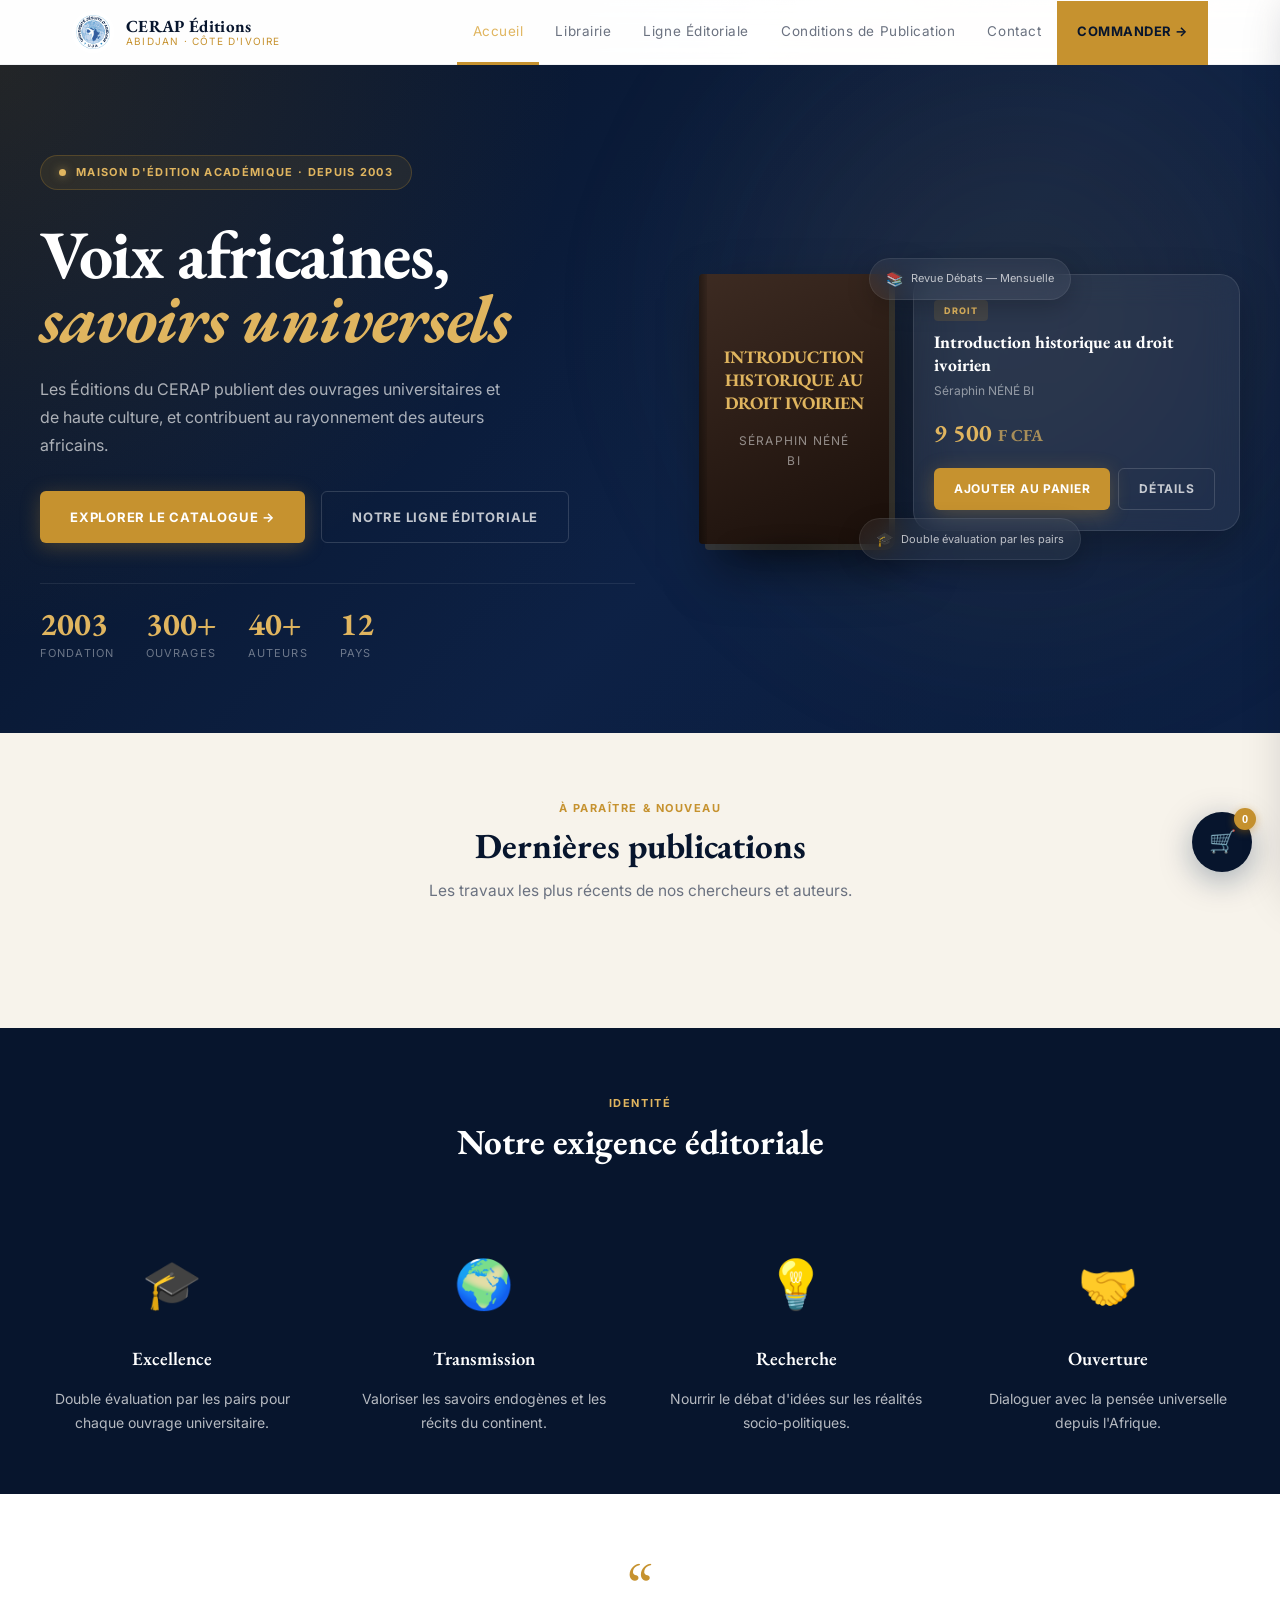
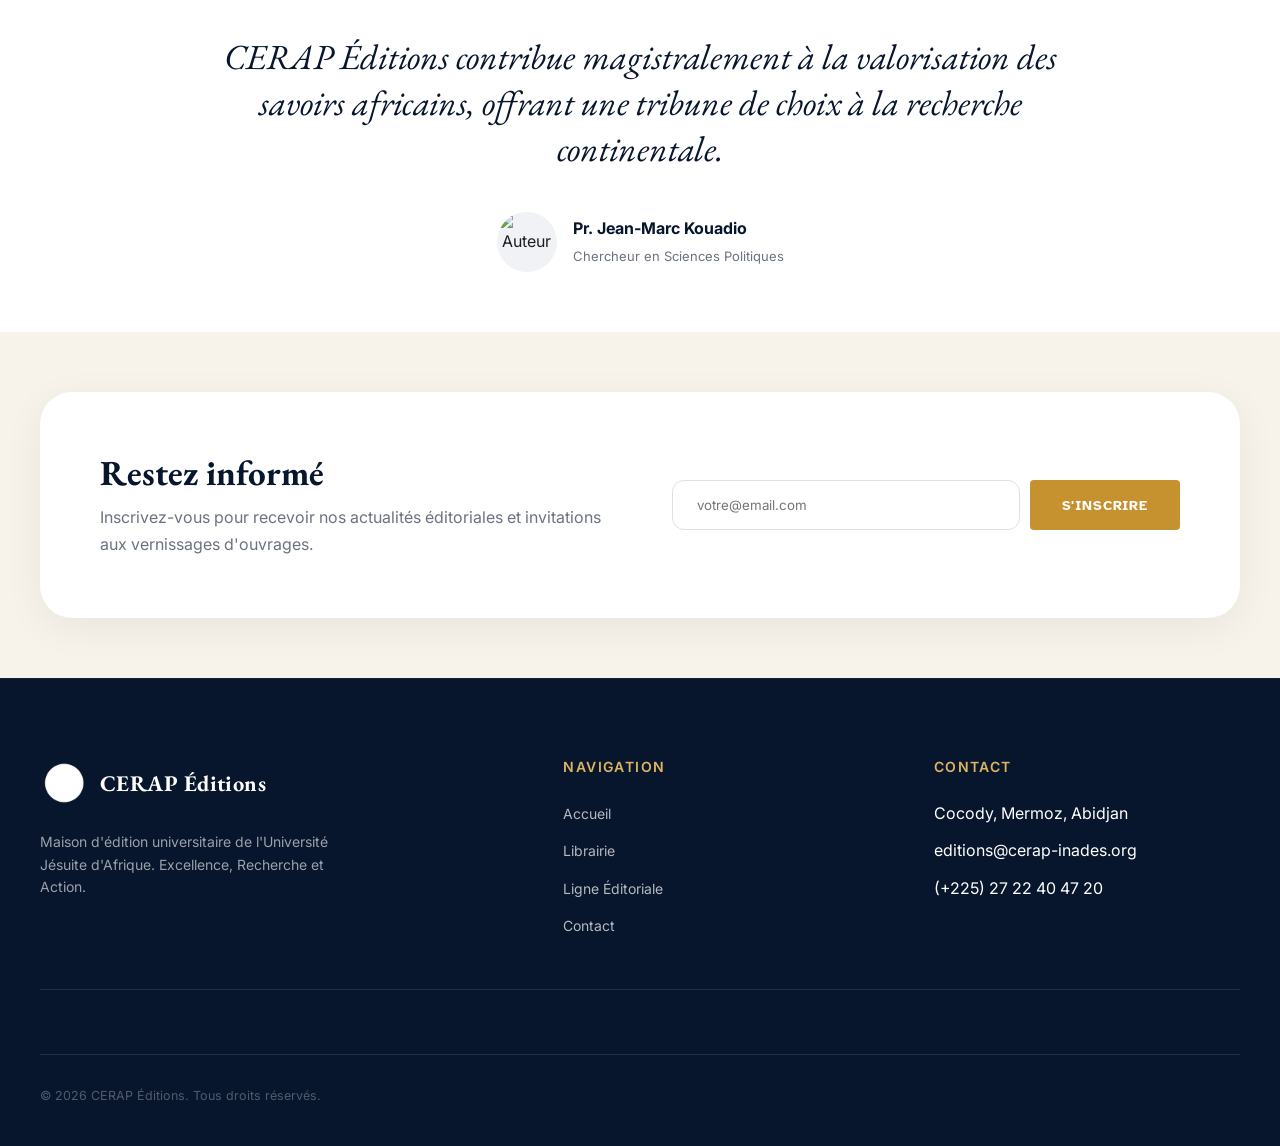
==== index.html @ 8963a24f "Standardize premium footer across all pages" ====
<!DOCTYPE html>

<html lang="fr">

<head>

  <meta charset="UTF-8" />

  <meta name="viewport" content="width=device-width, initial-scale=1.0" />

  <title>CERAP Éditions — Maison d'édition académique africaine</title>



  <meta name="description" content="CERAP Éditions — Maison d'édition académique jésuite à Abidjan. Découvrez notre librairie d'ouvrages universitaires et la Revue Débats." />

  <meta name="keywords" content="Librairie Côte d'Ivoire, Éditions CERAP, Livres académiques Afrique, Revue Débats, Université Jésuite Abidjan" />

  

   <meta property="og:image" content="./assets/images/logo-uja.png" />

   <meta name="twitter:card" content="summary_large_image" />

   <meta name="twitter:title" content="CERAP Éditions — Savoirs Universels, Voix Africaines" />

   <meta name="twitter:description" content="Découvrez le catalogue des Éditions du CERAP : histoire, droit, spiritualité et sciences sociales." />

   <meta name="twitter:image" content="./assets/images/logo-uja.png" />



  <link rel="preconnect" href="https://fonts.googleapis.com" />

  <link

    href="https://fonts.googleapis.com/css2?family=EB+Garamond:ital,wght@0,400;0,500;0,600;0,700;0,800;1,400;1,500&family=Inter:wght@300;400;500;600;700&family=Atkinson+Hyperlegible:wght@400;700&display=swap"

    rel="stylesheet"

  />



  <link rel="stylesheet" href="./assets/css/style.css" />

</head>

<body>

  <div class="site-bg">

    <div class="bg-blob bg-blob-1"></div>

    <div class="bg-blob bg-blob-2"></div>

  </div>



<script>

  // Test rapide de connexion (invisible visuellement)

  // Si ça n'exécute pas, le JS n'est pas chargé.

  console.log('✅ JS inline détecté : index.html');

</script>





  <!-- NAVBAR -->

  <nav>

    <div class="nav-inner">

      <a class="nav-logo" href="#accueil">

        <div class="nav-logo-mark"><img src="./assets/images/logo-uja.png" alt="Logo UJA"></div>

        <div class="nav-logo-text">

          <strong>CERAP Éditions</strong>

          <span>Abidjan · Côte d'Ivoire</span>

        </div>

      </a>



      <ul class="nav-links">

        <li><a href="./index.html" class="active">Accueil</a></li>

        <li><a href="./librairie.html">Librairie</a></li>

        <li><a href="./ligne-editoriale.html">Ligne Éditoriale</a></li>

        <li><a href="./conditions-publication.html">Conditions de Publication</a></li>

        <li><a href="./contact.html">Contact</a></li>

        <li><a href="./librairie.html" class="nav-cta">Commander →</a></li>

      </ul>



      <button

        class="nav-menu-btn"

        data-js="mobile-menu-toggle"

        aria-label="Menu"

        aria-controls="mobileNav"

        aria-expanded="false"

        type="button"

      >

        <svg width="22" height="22" viewBox="0 0 22 22" fill="none" stroke="currentColor" stroke-width="2">

          <line x1="3" y1="6" x2="19" y2="6" />

          <line x1="3" y1="11" x2="19" y2="11" />

          <line x1="3" y1="16" x2="19" y2="16" />

        </svg>

      </button>

    </div>

  </nav>



  <div class="mobile-nav" id="mobileNav" role="menu" aria-label="Navigation mobile">

    <a href="./index.html">Accueil</a>

    <a href="./librairie.html">Librairie</a>

    <a href="./ligne-editoriale.html">Ligne Éditoriale</a>

    <a href="./conditions-publication.html">Conditions de Publication</a>

    <a href="./contact.html">Contact</a>

  </div>



  <!-- 1. HERO — PREMIUM EDITORIAL -->

  <section class="hero-ed">

    <!-- Texture layers -->

    <div class="hero-ed-grain" aria-hidden="true"></div>

    <div class="hero-ed-glow" aria-hidden="true"></div>

    <div class="hero-ed-pattern" aria-hidden="true"></div>



    <div class="hero-ed-inner">

      <!-- LEFT: Editorial text -->

      <div class="hero-ed-left">

        <div class="hero-ed-badge">

          <span class="hero-ed-badge-dot"></span>

          Maison d'édition académique · Depuis 2003

        </div>



        <h1 class="hero-ed-title">

          Voix africaines,<br>

          <em>savoirs universels</em>

        </h1>



        <p class="hero-ed-lead">

          Les Éditions du CERAP publient des ouvrages universitaires et de haute culture, et contribuent au rayonnement des auteurs africains.

        </p>



        <div class="hero-ed-actions">

          <a href="./librairie.html" class="hero-ed-btn-gold">Explorer le catalogue →</a>

          <a href="./ligne-editoriale.html" class="hero-ed-btn-ghost">Notre ligne éditoriale</a>

        </div>



        <div class="hero-ed-stats">

          <div class="hero-ed-stat">

            <span class="hero-ed-stat-num">2003</span>

            <span class="hero-ed-stat-lbl">Fondation</span>

          </div>

          <div class="hero-ed-stat">

            <span class="hero-ed-stat-num">300+</span>

            <span class="hero-ed-stat-lbl">Ouvrages</span>

          </div>

          <div class="hero-ed-stat">

            <span class="hero-ed-stat-num">40+</span>

            <span class="hero-ed-stat-lbl">Auteurs</span>

          </div>

          <div class="hero-ed-stat">

            <span class="hero-ed-stat-num">12</span>

            <span class="hero-ed-stat-lbl">Pays</span>

          </div>

        </div>

      </div>



      <!-- RIGHT: Book showcase -->

      <div class="hero-ed-right">

        <!-- Large book cover -->

        <div class="hero-ed-book-wrap">

          <div class="hero-ed-book-cover">

            <img src="https://cerap-inades.org/images/com_booklibrary/book_images/book_234_cover.jpg"

                 alt="Introduction historique au droit ivoirien"

                 onerror="this.style.display='none'; this.nextElementSibling.style.display='flex';">

            <div class="hero-ed-cover-fallback">

              <span>INTRODUCTION HISTORIQUE AU DROIT IVOIRIEN</span>

              <small>Séraphin NÉNÉ BI</small>

            </div>

          </div>

          <div class="hero-ed-book-spine"></div>

          <div class="hero-ed-book-shadow"></div>

        </div>



        <!-- Glass info card -->

        <div class="hero-ed-glass-card">

          <span class="hero-ed-cat-tag">Droit</span>

          <h3>Introduction historique au droit ivoirien</h3>

          <p>Séraphin NÉNÉ BI</p>

          <div class="hero-ed-price">9 500 <small>F CFA</small></div>

          <div class="hero-ed-card-actions">

            <a href="#" class="hero-ed-btn-gold" style="font-size:12px; padding:10px 20px;"

               onclick="addToCart(234,'Introduction historique au droit ivoirien','9 500 F CFA','https://cerap-inades.org/images/com_booklibrary/book_images/book_234_cover.jpg');return false;">

              Ajouter au panier

            </a>

            <a href="#" class="hero-ed-btn-ghost" style="font-size:12px; padding:10px 20px;"

               onclick="showBookDetails(234);return false;">

              Détails

            </a>

          </div>

        </div>



        <!-- Floating mini-cards -->

        <div class="hero-ed-float hero-ed-float-1">

          <span class="hero-ed-float-icon">📚</span>

          <span>Revue Débats — Mensuelle</span>

        </div>

        <div class="hero-ed-float hero-ed-float-2">

          <span class="hero-ed-float-icon">🎓</span>

          <span>Double évaluation par les pairs</span>

        </div>

      </div>

    </div>

  </section>



  <!-- 6. NOUVEAUTÉS (Dernières publications) -->

  <section class="section-cream">

    <div class="section-inner">

      <div class="section-header" style="text-align: center; margin-bottom: 4rem;">

        <span class="section-kicker">À paraître & Nouveau</span>

        <h2 class="section-title">Dernières publications</h2>

        <p class="section-subtitle" style="margin: 0 auto;">Les travaux les plus récents de nos chercheurs et auteurs.</p>

      </div>

      

      <div class="books-grid" id="newArrivalsGrid">

        <!-- Will be populated by JS -->

      </div>

    </div>

  </section>



  <!-- 7. LIGNE ÉDITORIALE (Piliers) -->

  <section class="section-navy">

    <div class="section-inner">

      <div style="text-align: center; margin-bottom: 5rem;">

        <span class="section-kicker" style="color: var(--gold-light);">Identité</span>

        <h2 class="section-title">Notre exigence éditoriale</h2>

      </div>

      

      <div style="display: grid; grid-template-columns: repeat(4, 1fr); gap: 3rem;">

        <div style="text-align: center;">

          <div style="font-size: 3rem; margin-bottom: 1.5rem;">🎓</div>

          <h3 style="color: var(--white); margin-bottom: 1rem;">Excellence</h3>

          <p style="font-size: 14px; opacity: 0.7;">Double évaluation par les pairs pour chaque ouvrage universitaire.</p>

        </div>

        <div style="text-align: center;">

          <div style="font-size: 3rem; margin-bottom: 1.5rem;">🌍</div>

          <h3 style="color: var(--white); margin-bottom: 1rem;">Transmission</h3>

          <p style="font-size: 14px; opacity: 0.7;">Valoriser les savoirs endogènes et les récits du continent.</p>

        </div>

        <div style="text-align: center;">

          <div style="font-size: 3rem; margin-bottom: 1.5rem;">💡</div>

          <h3 style="color: var(--white); margin-bottom: 1rem;">Recherche</h3>

          <p style="font-size: 14px; opacity: 0.7;">Nourrir le débat d'idées sur les réalités socio-politiques.</p>

        </div>

        <div style="text-align: center;">

          <div style="font-size: 3rem; margin-bottom: 1.5rem;">🤝</div>

          <h3 style="color: var(--white); margin-bottom: 1rem;">Ouverture</h3>

          <p style="font-size: 14px; opacity: 0.7;">Dialoguer avec la pensée universelle depuis l'Afrique.</p>

        </div>

      </div>

    </div>

  </section>



  <!-- 8. TÉMOIGNAGES -->

  <section class="section-white">

    <div class="section-inner">

      <div style="max-width: 900px; margin: 0 auto; text-align: center;">

        <div style="color: var(--gold); font-size: 4rem; font-family: 'EB Garamond', serif; line-height: 1; margin-bottom: 1rem;">“</div>

        <blockquote style="font-family: 'EB Garamond', serif; font-size: 2.2rem; line-height: 1.3; color: var(--navy); margin-bottom: 2.5rem; font-style: italic;">

          CERAP Éditions contribue magistralement à la valorisation des savoirs africains, offrant une tribune de choix à la recherche continentale.

        </blockquote>

        <div style="display: flex; align-items: center; justify-content: center; gap: 1rem;">

          <div style="width: 60px; height: 60px; border-radius: 50%; background: var(--light-gray); overflow: hidden;">

            <img src="https://i.pravatar.cc/150?u=cerap" alt="Auteur" style="width: 100%; height: 100%; object-fit: cover;">

          </div>

          <div style="text-align: left;">

            <strong style="display: block; color: var(--navy);">Pr. Jean-Marc Kouadio</strong>

            <span style="font-size: 13px; color: var(--muted);">Chercheur en Sciences Politiques</span>

          </div>

        </div>

      </div>

    </div>

  </section>



  <!-- 9. NEWSLETTER -->

  <section class="section-cream">

    <div class="section-inner">

      <div style="background: var(--white); border-radius: 32px; padding: 60px; display: grid; grid-template-columns: 1fr 1fr; gap: 4rem; align-items: center; box-shadow: var(--shadow-md);">

        <div>

          <h2 class="section-title">Restez informé</h2>

          <p style="color: var(--muted); margin-bottom: 0;">Inscrivez-vous pour recevoir nos actualités éditoriales et invitations aux vernissages d'ouvrages.</p>

        </div>

        <form style="display: flex; gap: 10px;">

          <input type="email" placeholder="votre@email.com" style="flex: 1; padding: 16px 24px; border-radius: 12px; border: 1px solid var(--border); font-family: inherit;">

          <button type="submit" class="btn-primary" style="padding: 16px 32px;">S'inscrire</button>

        </form>

      </div>

    </div>

  </section>



  <!-- 10. FOOTER PREMIUM -->

    <footer>
    <div class="footer-inner">
      <div class="footer-grid">
        <div class="footer-col">
          <div class="footer-logo">
            <img src="./assets/images/logo-uja.png" alt="Logo UJA">
            <strong>CERAP Éditions</strong>
          </div>
          <p>Maison d'édition universitaire de l'Université Jésuite d'Afrique. Excellence, Recherche et Action.</p>
        </div>
        <div class="footer-col">
          <h4>Navigation</h4>
          <ul>
            <li><a href="./index.html">Accueil</a></li>
            <li><a href="./librairie.html">Librairie</a></li>
            <li><a href="./ligne-editoriale.html">Ligne Éditoriale</a></li>
            <li><a href="./contact.html">Contact</a></li>
          </ul>
        </div>
        <div class="footer-col">
          <h4>Contact</h4>
          <ul>
            <li>Cocody, Mermoz, Abidjan</li>
            <li>editions@cerap-inades.org</li>
            <li>(+225) 27 22 40 47 20</li>
          </ul>
        </div>
      </div>
      <div class="footer-bottom">
        <p>&copy; 2026 CERAP Éditions. Tous droits réservés.</p>
      </div>
    </div>
  </footer>



  <!-- CART FLOAT -->

  <div class="cart-float" aria-live="polite">

    <button

      class="cart-btn"

      onclick="toggleCart()"

      aria-label="Panier"

      aria-haspopup="dialog"

      aria-controls="cartPanel"

      aria-expanded="false"

      type="button"

    >

      🛒

      <span class="cart-count" id="cartCount">0</span>

    </button>

  </div>



  <!-- CART OVERLAY -->

  <div class="cart-overlay" id="cartOverlay" onclick="toggleCart(false)"></div>



  <!-- CART PANEL -->

  <div class="cart-panel" id="cartPanel" role="dialog" aria-modal="true" aria-hidden="true">

    <div class="cart-panel-header">

      <h4>Mon panier <span class="cart-header-count" id="cartHeaderCount">0 article</span></h4>

      <button class="cart-close" data-js="cart-close" type="button" aria-label="Fermer le panier" onclick="toggleCart(false)">✕</button>

    </div>

    <div class="cart-items" id="cartItems">

      <div class="cart-empty">

        <span class="cart-empty-icon">📚</span>

        <div class="cart-empty-text">Votre panier est vide</div>

        <div class="cart-empty-sub">Parcourez notre catalogue pour ajouter des ouvrages</div>

      </div>

    </div>

    <div class="cart-footer" id="cartFooter" style="display:none">

      <div class="cart-total">

        <span class="cart-total-label">Total</span>

        <span class="cart-total-amount" id="cartTotal">0 F CFA</span>

      </div>

      <button class="cart-checkout-btn" onclick="checkout()" type="button">Procéder au paiement →</button>

      <div class="cart-secure">🔒 Paiement sécurisé — Orange Money, MTN, Carte</div>

    </div>

  </div>



  <!-- ══ CHECKOUT MODAL ══ -->

  <div class="modal-overlay" id="checkoutModal">

    <div class="modal payment-modal">

      <div class="modal-header">

        <h3>Finaliser ma commande</h3>

        <button class="modal-close" onclick="closeModal('checkoutModal')">✕</button>

      </div>

      <div class="modal-body">

        <div class="payment-summary">

          <span>Montant à régler :</span>

          <strong id="checkoutTotal">0 F CFA</strong>

        </div>



        <div class="admin-label" style="margin-top:20px">Choisir un mode de paiement</div>

        <div class="payment-methods">

          <div class="pay-method" onclick="selectPayMethod('orange', this)">

            <div class="pay-logo orange">OM</div>

            <span>Orange Money</span>

          </div>

          <div class="pay-method" onclick="selectPayMethod('mtn', this)">

            <div class="pay-logo mtn">MTN</div>

            <span>MTN MoMo</span>

          </div>

          <div class="pay-method" onclick="selectPayMethod('wave', this)">

            <div class="pay-logo wave">Wave</div>

            <span>Wave</span>

          </div>

          <div class="pay-method" onclick="selectPayMethod('card', this)">

            <div class="pay-logo card">💳</div>

            <span>Carte Bancaire</span>

          </div>

        </div>



        <div id="paymentFields" style="margin-top:24px; display:none;">

          <div id="phoneField">

            <label class="admin-label">Numéro de téléphone</label>

            <input type="tel" class="admin-input" placeholder="07 00 00 00 00" />

          </div>

          <div id="cardFields" style="display:none;">

            <label class="admin-label">Numéro de carte</label>

            <input type="text" class="admin-input" placeholder="**** **** **** ****" style="margin-bottom:12px" />

            <div style="display:grid; grid-template-columns: 1fr 1fr; gap:12px">

              <div>

                <label class="admin-label">Expiration</label>

                <input type="text" class="admin-input" placeholder="MM/YY" />

              </div>

              <div>

                <label class="admin-label">CVC</label>

                <input type="text" class="admin-input" placeholder="***" />

              </div>

            </div>

          </div>

          <button class="btn-primary" style="width:100%; margin-top:20px; justify-content:center" onclick="confirmPayment()">Confirmer le paiement</button>

        </div>

      </div>

    </div>

  </div>



  <!-- ══ BOOK DETAILS MODAL ══ -->

  <div class="modal-overlay" id="bookDetailsModal">

    <div class="modal">

      <div class="modal-header">

        <h3>Détails de l'ouvrage</h3>

        <button class="modal-close" onclick="closeModal('bookDetailsModal')">✕</button>

      </div>

      <div class="modal-body" id="bookDetailsBody">

        <!-- Dynamic content -->

      </div>

      <div class="modal-footer" style="padding:16px 24px; border-top:1px solid var(--border); display:flex; gap:12px">

        <button class="btn-primary" id="modalAddToCartBtn" style="flex:1; justify-content:center">Ajouter au panier</button>

      </div>

    </div>

  </div>



  <!-- JS -->

  <!-- SUPABASE -->

  <!-- CinetPay SDK -->

  <script src="https://checkout.cinetpay.com/sdk/v1/cinetpay.js"></script>

  <script src="./assets/js/supabase-config.js"></script>

  <script src="./assets/js/utils.js"></script>

  <script src="./assets/js/script.js"></script>

</body>

</html>
---- assets/css/style.css ----
/* CERAP Éditions — style.css (production-grade, refactor HTML -> CSS) */

:root {
  /* Oxford Press + Africa Premium Palette */
  --navy: #07152d;
  --navy-light: #12345b;
  --gold: #c6922f;
  --gold-light: #e0b55f;
  --cream: #f7f3eb;
  --white: #ffffff;
  --text: #1d1d1d;
  --muted: #6b7280;
  
  --deep: var(--navy);
  --ink: var(--navy);
  --warm-gray: var(--muted);
  --light-gray: #f0f2f5;
  --border: #dce1e8;
  --border-dark: var(--gold);

  --gold-bg: rgba(198, 146, 47, 0.05);
  --terracotta: #5C1A2A;

  --shadow-sm: 0 4px 12px rgba(0,0,0,0.05);
  --shadow-md: 0 10px 40px rgba(0,0,0,0.06);
  --shadow-lg: 0 30px 60px rgba(0,0,0,0.15);
}

/* ══ LIGHT ANIMATED BACKGROUND ══ */
.site-bg {
  position: fixed;
  top: 0; left: 0; width: 100%; height: 100%;
  z-index: -2;
  background: #fdfdfd;
  overflow: hidden;
}

.bg-blob {
  position: absolute;
  width: 80vw;
  height: 80vw;
  background: radial-gradient(circle, rgba(0, 33, 71, 0.05) 0%, transparent 70%);
  filter: blur(100px);
  border-radius: 50%;
  animation: float 25s infinite alternate;
}

.bg-blob-1 { top: -20%; left: -20%; animation-duration: 35s; opacity: 0.5; }
.bg-blob-2 { bottom: -20%; right: -20%; background: radial-gradient(circle, rgba(212, 136, 6, 0.08) 0%, transparent 70%); animation-duration: 40s; animation-delay: -7s; }

@keyframes float {
  0% { transform: translate(0, 0) rotate(0deg) scale(1); }
  33% { transform: translate(5%, 5%) rotate(5deg) scale(1.05); }
  66% { transform: translate(-3%, 8%) rotate(-3deg) scale(0.95); }
  100% { transform: translate(0, 0) rotate(0deg) scale(1); }
}

/* ══ SKELETON LOADERS ══ */
.skeleton {
  background: linear-gradient(90deg, #f0f2f5 25%, #e1e4e8 50%, #f0f2f5 75%);
  background-size: 200% 100%;
  animation: shimmer 1.5s infinite;
  border-radius: 12px;
}

@keyframes shimmer {
  0% { background-position: 200% 0; }
  100% { background-position: -200% 0; }
}

*, *::before, *::after { box-sizing: border-box; margin: 0; padding: 0; }
html { scroll-behavior: smooth; }

:focus-visible {
  outline: 3px solid rgba(0,33,71,0.6);
  outline-offset: 3px;
  border-radius: 10px;
}

@media (prefers-reduced-motion: reduce) {
  html { scroll-behavior: auto; }
  *, *::before, *::after {
    animation-duration: 0.001ms !important;
    animation-iteration-count: 1 !important;
    transition-duration: 0.001ms !important;
  }
}

.js-reveal[data-reveal],
.js-reveal {
  opacity: 0;
  transform: translateY(24px) scale(0.98);
  transition: 
    opacity 0.8s cubic-bezier(0.2, 0.8, 0.2, 1), 
    transform 0.8s cubic-bezier(0.2, 0.8, 0.2, 1);
  will-change: opacity, transform;
}
.js-reveal.is-visible {
  opacity: 1;
  transform: translateY(0) scale(1);
}

/* Hover glow effects */
.book-card {
  transition: transform 0.4s cubic-bezier(0.34, 1.56, 0.64, 1), box-shadow 0.4s;
}
.book-card:hover {
  transform: translateY(-8px) scale(1.02);
  box-shadow: 0 20px 40px rgba(0, 33, 71, 0.15);
  border-color: var(--gold);
}

.btn-primary {
  position: relative;
  overflow: hidden;
  z-index: 1;
}
.btn-primary::before {
  content: '';
  position: absolute;
  top: 0; left: -100%;
  width: 100%; height: 100%;
  background: linear-gradient(90deg, transparent, rgba(255,255,255,0.2), transparent);
  transition: left 0.5s;
  z-index: -1;
}
.btn-primary:hover::before {
  left: 100%;
}

/* Animations de feedback */
@keyframes bump {
  0% { transform: scale(1); }
  50% { transform: scale(1.4); }
  100% { transform: scale(1); }
}

.bump {
  animation: bump 0.4s cubic-bezier(0.34, 1.56, 0.64, 1);
}

/* Toast Notification */
.toast-container {
  position: fixed;
  bottom: 24px;
  right: 24px;
  z-index: 2000;
  display: flex;
  flex-direction: column;
  gap: 12px;
  pointer-events: none;
}

.toast {
  background: var(--deep);
  color: white;
  padding: 12px 20px;
  border-radius: 16px;
  box-shadow: 0 10px 25px rgba(0,0,0,0.2);
  display: flex;
  align-items: center;
  gap: 12px;
  font-size: 14px;
  font-weight: 500;
  border-left: 4px solid var(--gold);
  transform: translateX(120%);
  transition: transform 0.4s cubic-bezier(0.16, 1, 0.3, 1);
  pointer-events: auto;
}

.toast.show {
  transform: translateX(0);
}

.toast-icon {
  width: 24px;
  height: 24px;
  background: var(--gold);
  color: var(--deep);
  border-radius: 50%;
  display: flex;
  align-items: center;
  justify-content: center;
  font-size: 14px;
  flex-shrink: 0;
}

body {
  font-family: 'Inter', 'Atkinson Hyperlegible', sans-serif;
  background: var(--cream);
  color: var(--text);
  font-size: 16px;
  line-height: 1.7;
}

/* Atmosphère : grain + vignette */
body::before {
  content: '';
  position: fixed;
  inset: 0;
  pointer-events: none;
  z-index: 0;
  background:
    radial-gradient(1200px 700px at 20% 5%, rgba(0,33,71,0.06), transparent 55%),
    radial-gradient(900px 520px at 85% 20%, rgba(212,136,6,0.05), transparent 55%),
    radial-gradient(1000px 700px at 50% 110%, rgba(0,33,71,0.04), transparent 60%),
    radial-gradient(110% 90% at 50% 20%, rgba(0,0,0,0.03), rgba(0,0,0,0.08));
  mix-blend-mode: multiply;
  opacity: 0.4;
}
body::after {
  content: '';
  position: fixed;
  inset: -20%;
  pointer-events: none;
  z-index: 1;
  background-image:
    url('data:image/svg+xml;utf8,<svg xmlns="http://www.w3.org/2000/svg" width="220" height="220" viewBox="0 0 220 220"><filter id="n"><feTurbulence type="fractalNoise" baseFrequency="0.9" numOctaves="3" stitchTiles="stitch"/></filter><rect width="220" height="220" filter="url(%23n)" opacity="0.35"/></svg>');
  background-size: 260px 260px;
  opacity: 0.04;
}

/* S'assurer que le contenu reste au-dessus des pseudo-éléments */
nav, .hero, .revue-banner, section, footer, .cart-float, .cart-panel { position: relative; z-index: 2; }

h1,h2,h3,h4,h5 {
  font-family: 'EB Garamond', serif;
  line-height: 1.2;
  font-weight: 600;
  color: var(--deep);
}

/* ── NAVBAR ── */
nav {
  background: rgba(255, 255, 255, 0.9);
  backdrop-filter: blur(10px);
  position: sticky;
  top: 0;
  z-index: 100;
  border-bottom: 1px solid rgba(0, 33, 71, 0.05);
}
.nav-inner {
  max-width: 1200px;
  margin: 0 auto;
  padding: 0 2rem;
  display: flex;
  align-items: center;
  justify-content: space-between;
  height: 64px;
  gap: 2rem;
}
.nav-logo {
  display: flex;
  align-items: center;
  gap: 12px;
  text-decoration: none;
}
.nav-logo-mark {
  width: 42px;
  height: 42px;
  border-radius: 50%;
  overflow: hidden;
  flex-shrink: 0;
  background: var(--white);
  display: flex;
  align-items: center;
  justify-content: center;
}
.nav-logo-mark img {
  width: 100%;
  height: 100%;
  object-fit: cover;
}
.nav-logo-text { display: flex; flex-direction: column; line-height: 1.1; }
.nav-logo-text strong {
  font-family: 'EB Garamond', serif;
  font-size: 17px;
  font-weight: 700;
  color: var(--deep);
  letter-spacing: 0.02em;
}
.nav-logo-text span {
  font-size: 10px;
  color: var(--gold);
  letter-spacing: 0.12em;
  text-transform: uppercase;
}
.nav-links { display: flex; gap: 0; list-style: none; }
.nav-links a {
  color: var(--warm-gray);
  text-decoration: none;
  font-size: 13.5px;
  letter-spacing: 0.04em;
  padding: 0 1rem;
  height: 64px;
  display: flex;
  align-items: center;
  border-bottom: 3px solid transparent;
  margin-bottom: -1px;
  transition: color 0.2s, border-color 0.2s;
}
.nav-links a:hover { color: var(--deep); border-color: var(--gold); }
.nav-links a.active { color: var(--gold-light); border-color: var(--gold); }
.nav-cta {
  background: var(--gold);
  color: var(--deep) !important;
  font-weight: 700;
  padding: 0 1.25rem !important;
  font-size: 13px !important;
  letter-spacing: 0.06em;
  text-transform: uppercase;
}
.nav-cta:hover { background: var(--gold-light); border-color: transparent !important; }
.nav-menu-btn {
  display: none;
  background: none;
  border: none;
  cursor: pointer;
  color: var(--white);
  padding: 8px;
}
.nav-menu-btn svg { display: block; }

/* ── HERO (Elegant Geometric) ── */
.hero {
  background: #010b18;
  position: relative;
  overflow: hidden;
  padding: 40px 2rem 60px;
  min-height: auto;
  height: auto;
  display: flex;
  align-items: center;
}
.hero::before {
  content: '';
  position: absolute;
  inset: 0;
  background:
    radial-gradient(ellipse 80% 60% at 20% 40%, rgba(0,33,71,0.35), transparent 60%),
    radial-gradient(ellipse 60% 50% at 80% 30%, rgba(212,136,6,0.08), transparent 55%);
  pointer-events: none;
}
.hero::after {
  content: '';
  position: absolute;
  inset: 0;
  background: linear-gradient(to top, #010b18 0%, transparent 30%, transparent 70%, rgba(1,11,24,0.8) 100%);
  pointer-events: none;
  z-index: 1;
}

/* Floating elegant shapes */
.hero-shapes { position: absolute; inset: 0; overflow: hidden; pointer-events: none; z-index: 0; }

.elegant-shape {
  position: absolute;
  border-radius: 9999px;
  background: linear-gradient(135deg, rgba(255,255,255,0.08), transparent 70%);
  backdrop-filter: blur(2px);
  border: 2px solid rgba(255,255,255,0.08);
  box-shadow: 0 8px 32px rgba(255,255,255,0.06);
  opacity: 0;
  animation: shape-enter 2.4s cubic-bezier(0.23,0.86,0.39,0.96) forwards;
}
.elegant-shape::after {
  content: '';
  position: absolute;
  inset: 0;
  border-radius: inherit;
  background: radial-gradient(circle at 50% 50%, rgba(255,255,255,0.12), transparent 70%);
}

.shape-1 {
  width: 600px; height: 140px;
  left: -8%; top: 18%;
  transform: rotate(12deg);
  background: linear-gradient(135deg, rgba(212,136,6,0.12), transparent 70%);
  border-color: rgba(212,136,6,0.12);
  animation-delay: 0.3s;
}
.shape-2 {
  width: 500px; height: 120px;
  right: -4%; top: 72%;
  transform: rotate(-15deg);
  background: linear-gradient(135deg, rgba(206,62,69,0.10), transparent 70%);
  border-color: rgba(206,62,69,0.10);
  animation-delay: 0.5s;
}
.shape-3 {
  width: 300px; height: 80px;
  left: 8%; bottom: 8%;
  transform: rotate(-8deg);
  background: linear-gradient(135deg, rgba(100,140,200,0.10), transparent 70%);
  border-color: rgba(100,140,200,0.08);
  animation-delay: 0.4s;
}
.shape-4 {
  width: 200px; height: 60px;
  right: 18%; top: 12%;
  transform: rotate(20deg);
  background: linear-gradient(135deg, rgba(232,163,23,0.12), transparent 70%);
  border-color: rgba(232,163,23,0.10);
  animation-delay: 0.6s;
}
.shape-5 {
  width: 150px; height: 40px;
  left: 22%; top: 6%;
  transform: rotate(-25deg);
  background: linear-gradient(135deg, rgba(80,180,220,0.10), transparent 70%);
  border-color: rgba(80,180,220,0.08);
  animation-delay: 0.7s;
}

@keyframes shape-enter {
  0% { opacity: 0; transform: var(--shape-rotate, rotate(0deg)) translateY(-80px); }
  100% { opacity: 1; transform: var(--shape-rotate, rotate(0deg)) translateY(0); }
}
.shape-1 { --shape-rotate: rotate(12deg); }
.shape-2 { --shape-rotate: rotate(-15deg); }
.shape-3 { --shape-rotate: rotate(-8deg); }
.shape-4 { --shape-rotate: rotate(20deg); }
.shape-5 { --shape-rotate: rotate(-25deg); }

@media (prefers-reduced-motion: no-preference) {
  .elegant-shape { animation: shape-enter 2.4s cubic-bezier(0.23,0.86,0.39,0.96) forwards, shape-float 12s ease-in-out infinite; animation-delay: var(--delay, 0.3s), 2.8s; }
  @keyframes shape-float {
    0%, 100% { translate: 0 0; }
    50% { translate: 0 15px; }
  }
}

.hero-inner {
  max-width: 1200px;
  margin: 0 auto;
  display: grid;
  grid-template-columns: 1fr 1fr;
  gap: 4rem;
  align-items: center;
  position: relative;
  z-index: 2;
}

/* Fade-up animations */
.hero-fade-up {
  opacity: 0;
  transform: translateY(30px);
  animation: hero-fade-up 1s cubic-bezier(0.25,0.4,0.25,1) forwards;
}
@keyframes hero-fade-up {
  to { opacity: 1; transform: translateY(0); }
}
.hero-fade-up-1 { animation-delay: 0.5s; }
.hero-fade-up-2 { animation-delay: 0.7s; }
.hero-fade-up-3 { animation-delay: 0.9s; }
.hero-fade-up-4 { animation-delay: 1.1s; }
.hero-fade-up-5 { animation-delay: 1.3s; }

.hero-label {
  display: inline-flex;
  align-items: center;
  gap: 8px;
  background: rgba(0,33,71,0.03);
  border: 1px solid rgba(0,33,71,0.08);
  border-radius: 9999px;
  color: var(--deep);
  font-size: 12px;
  letter-spacing: 0.12em;
  text-transform: uppercase;
  padding: 6px 16px;
  margin-bottom: 2rem;
}
.hero-label span {
  width: 6px; height: 6px;
  background: var(--gold);
  display: block;
  border-radius: 50%;
  box-shadow: 0 0 8px rgba(212,136,6,0.6);
}

.hero h1 {
  font-size: clamp(2.4rem, 4.5vw, 3.6rem);
  font-weight: 700;
  margin-bottom: 1.5rem;
  line-height: 1.08;
  letter-spacing: -0.02em;
}
.hero h1 .hero-title-main {
  color: var(--deep);
}
.hero h1 em {
  font-style: italic;
  color: var(--gold);
}

.hero p {
  color: var(--warm-gray);
  font-size: 16.5px;
  line-height: 1.8;
  margin-bottom: 2.5rem;
  max-width: 480px;
  font-weight: 300;
  letter-spacing: 0.01em;
}

.hero-actions { display: flex; gap: 1rem; flex-wrap: wrap; }

.btn-primary {
  background: var(--gold);
  color: var(--white);
  padding: 13px 28px;
  font-family: 'Atkinson Hyperlegible', sans-serif;
  font-size: 14px;
  font-weight: 700;
  letter-spacing: 0.06em;
  text-transform: uppercase;
  border: none;
  cursor: pointer;
  text-decoration: none;
  display: inline-flex;
  align-items: center;
  gap: 8px;
  transition: all 0.3s cubic-bezier(0.4, 0, 0.2, 1);
  border-radius: 4px;
}
.btn-primary:hover { 
  background: #7d5722; 
  transform: translateY(-2px); 
  box-shadow: 0 10px 20px rgba(154,108,42,0.2); 
}

.btn-secondary {
  background: transparent;
  color: var(--gold);
  padding: 12px 28px;
  font-size: 14px;
  font-weight: 700;
  letter-spacing: 0.06em;
  text-transform: uppercase;
  border: 1.5px solid var(--gold);
  cursor: pointer;
  text-decoration: none;
  display: inline-flex;
  align-items: center;
  gap: 8px;
  transition: all 0.2s;
  border-radius: 4px;
}
.btn-secondary:hover { 
  background: var(--gold-bg); 
  color: #7d5722;
  border-color: #7d5722;
}

.hero-stats {
  display: flex;
  gap: 2rem;
  margin-top: 3rem;
  padding-top: 2rem;
  border-top: 1px solid rgba(255,255,255,0.1);
}
.hero-stat-num {
  font-family: 'EB Garamond', serif;
  font-size: 2rem;
  font-weight: 700;
  color: var(--gold-light);
  display: block;
  line-height: 1;
}
.hero-stat-label {
  font-size: 12px;
  color: rgba(255,255,255,0.45);
  letter-spacing: 0.08em;
  text-transform: uppercase;
  margin-top: 4px;
  display: block;
}

.hero-right { position: relative; }

.hero-featured-book {
  background: var(--white);
  padding: 2rem;
  position: relative;
  border-radius: 24px;
}
.hero-book-badge {
  position: absolute;
  top: -12px;
  left: 24px;
  background: var(--terracotta);
  color: var(--white);
  font-size: 10px;
  font-weight: 700;
  letter-spacing: 0.12em;
  text-transform: uppercase;
  padding: 4px 12px;
}

.hero-book-grid {
  display: grid;
  grid-template-columns: 120px 1fr;
  gap: 1.5rem;
  align-items: start;
}

.hero-book-cover {
  width: 120px;
  height: 170px;
  background: linear-gradient(135deg, #0a2d5c 0%, #001a3a 100%);
  display: flex;
  align-items: center;
  justify-content: center;
  position: relative;
  overflow: hidden;
  box-shadow: 4px 4px 20px rgba(0,0,0,0.3);
  border-radius: 12px;
}
.hero-book-cover::after {
  content: '';
  position: absolute;
  left: 0;
  top: 0;
  bottom: 0;
  width: 6px;
  background: rgba(0,0,0,0.3);
}
.hero-book-cover-text {
  font-family: 'EB Garamond', serif;
  font-size: 13px;
  font-weight: 600;
  color: var(--gold-light);
  text-align: center;
  padding: 1rem;
  line-height: 1.4;
}

.hero-book-info { padding-top: 4px; }
.hero-book-cat {
  display: inline-block;
  font-size: 10px;
  font-weight: 700;
  letter-spacing: 0.1em;
  text-transform: uppercase;
  color: var(--gold);
  margin-bottom: 8px;
}
.hero-book-title {
  font-family: 'EB Garamond', serif;
  font-size: 1.3rem;
  font-weight: 700;
  color: var(--deep);
  margin-bottom: 8px;
  line-height: 1.25;
}
.hero-book-desc {
  font-size: 13px;
  color: var(--warm-gray);
  line-height: 1.6;
  margin-bottom: 1rem;
}
.hero-book-price {
  font-family: 'EB Garamond', serif;
  font-size: 1.4rem;
  font-weight: 700;
  color: var(--deep);
}

.btn-book {
  flex: 1;
  padding: 9px 16px;
  font-size: 12px;
  font-weight: 700;
  letter-spacing: 0.06em;
  text-transform: uppercase;
  border: none;
  cursor: pointer;
  text-decoration: none;
  text-align: center;
  transition: opacity 0.2s, transform 0.15s;
  border-radius: 12px;
}
.btn-book:hover { transform: translateY(-1px); opacity: 0.9; }
.btn-book-primary { background: var(--green); color: var(--white); }
.btn-book-outline { background: transparent; border: 1.5px solid var(--border-dark); color: var(--ink); }
.hero-book-actions { display: flex; gap: 8px; margin-top: 1rem; }

.hero-mini-books {
  display: grid;
  grid-template-columns: 1fr 1fr;
  gap: 1px;
  background: var(--border);
  margin-top: 1px;
}
.hero-mini-book {
  background: var(--cream);
  padding: 12px 14px;
  display: flex;
  gap: 10px;
  align-items: center;
  cursor: pointer;
  transition: background 0.15s;
  border-radius: 12px;
}
.hero-mini-book:hover { background: var(--gold-bg); }
.hero-mini-cover {
  width: 32px;
  height: 44px;
  flex-shrink: 0;
  display: flex;
  align-items: center;
  justify-content: center;
  font-size: 10px;
  font-weight: 700;
  color: var(--white);
  text-align: center;
  line-height: 1.2;
}
.cover-histoire { background: #0a2d5c; }
.cover-droit { background: #003366; }
.cover-dialogue { background: #1a4a5c; }
.cover-revue { background: #5c0a1a; }
.hero-mini-book-title { font-size: 11.5px; font-weight: 700; color: var(--deep); line-height: 1.3; }
.hero-mini-book-price { font-size: 11px; color: var(--gold); font-weight: 700; margin-top: 2px; }

/* ── REVUE BANNER ── */
.revue-banner { background: var(--terracotta); padding: 18px 2rem; }
.revue-banner-inner {
  max-width: 1200px;
  margin: 0 auto;
  display: flex;
  align-items: center;
  justify-content: space-between;
  gap: 1.5rem;
  flex-wrap: wrap;
}
.revue-banner-left { display: flex; align-items: center; gap: 1rem; }
.revue-icon {
  width: 44px;
  height: 44px;
  background: rgba(255,255,255,0.15);
  display: flex;
  align-items: center;
  justify-content: center;
  font-family: 'EB Garamond', serif;
  font-size: 18px;
  font-weight: 700;
  color: var(--white);
  flex-shrink: 0;
}
.revue-banner-text strong { display: block; color: var(--white); font-family: 'EB Garamond', serif; font-size: 1.1rem; font-weight: 700; }
.revue-banner-text span { color: rgba(255,255,255,0.75); font-size: 13px; }
.revue-banner-actions { display: flex; gap: 10px; flex-shrink: 0; }

.btn-revue-white {
  background: var(--white);
  color: var(--terracotta);
  padding: 9px 20px;
  font-size: 12px;
  font-weight: 700;
  letter-spacing: 0.06em;
  text-transform: uppercase;
  border: none;
  cursor: pointer;
  text-decoration: none;
  display: inline-block;
  transition: opacity 0.2s;
}
.btn-revue-white:hover { opacity: 0.9; }
.btn-revue-outline {
  background: transparent;
  color: var(--white);
  padding: 8px 20px;
  font-size: 12px;
  font-weight: 700;
  letter-spacing: 0.06em;
  text-transform: uppercase;
  border: 1.5px solid rgba(255,255,255,0.5);
  cursor: pointer;
  text-decoration: none;
  display: inline-block;
  transition: border-color 0.2s;
}
.btn-revue-outline:hover { border-color: var(--white); }

/* ── SECTION SHARED ── */
section { padding: 20px 2rem; }
.section-inner { max-width: 1200px; margin: 0 auto; }
.section-header { margin-bottom: 1rem; }
.section-kicker {
  display: inline-block;
  font-size: 11px;
  font-weight: 700;
  letter-spacing: 0.14em;
  text-transform: uppercase;
  color: var(--gold);
  margin-bottom: 8px;
}
.section-title {
  font-size: clamp(1.6rem, 3vw, 2.2rem);
  color: var(--deep);
  font-weight: 700;
  margin-bottom: 10px;
}
.section-subtitle { color: var(--warm-gray); font-size: 15.5px; max-width: 560px; }
.section-header-row {
  display: flex;
  align-items: flex-end;
  justify-content: space-between;
  gap: 1rem;
  flex-wrap: wrap;
}
.view-all {
  display: inline-flex;
  align-items: center;
  gap: 6px;
  font-size: 13px;
  font-weight: 700;
  letter-spacing: 0.06em;
  text-transform: uppercase;
  color: var(--gold);
  text-decoration: none;
  border-bottom: 1.5px solid transparent;
  transition: border-color 0.2s;
  white-space: nowrap;
}
.view-all:hover { border-color: var(--gold); }

/* ── CATEGORIES NAV ── */
.categories-nav { display: flex; gap: 8px; flex-wrap: wrap; margin-bottom: 2rem; }
.cat-btn {
  padding: 7px 16px;
  font-size: 12.5px;
  font-weight: 700;
  letter-spacing: 0.04em;
  border: 1.5px solid var(--border-dark);
  background: var(--white);
  color: var(--warm-gray);
  cursor: pointer;
  transition: all 0.15s;
  border-radius: 12px;
}
.cat-btn:hover, .cat-btn.active { background: var(--deep); color: var(--white); border-color: var(--deep); }
.cat-btn.active { border-color: var(--gold); background: var(--deep); }

/* ── BOOKS GRID (JS) ── */
.books-grid {
  display: grid;
  grid-template-columns: repeat(auto-fill, minmax(200px, 1fr));
  gap: 24px;
}
.book-card {
  background: var(--white);
  border: 1px solid var(--border);
  transition: box-shadow 0.2s, transform 0.2s;
  cursor: pointer;
  border-radius: 16px;
  overflow: hidden;
}
.book-card:hover { box-shadow: var(--card-shadow); transform: translateY(-3px); }
.book-cover {
  width: 100%;
  aspect-ratio: 3/4;
  display: flex;
  align-items: center;
  justify-content: center;
  padding: 1.5rem;
  position: relative;
  overflow: hidden;
}
.book-cover::after {
  content: '';
  position: absolute;
  left: 0;
  top: 0;
  bottom: 0;
  width: 5px;
  background: rgba(0,0,0,0.25);
}
.book-cover-title {
  font-family: 'EB Garamond', serif;
  font-size: 14px;
  font-weight: 600;
  color: rgba(255,255,255,0.9);
  text-align: center;
  line-height: 1.4;
  position: relative;
  z-index: 1;
}
.book-body { padding: 14px 14px 16px; }
.book-cat-tag {
  font-size: 10px;
  font-weight: 700;
  letter-spacing: 0.1em;
  text-transform: uppercase;
  color: var(--white);
  background: var(--terracotta);
  display: inline-block;
  padding: 4px 8px;
  margin-bottom: 8px;
  border-radius: 4px;
}
.book-title {
  font-family: 'EB Garamond', serif;
  font-size: 1rem;
  font-weight: 600;
  color: var(--deep);
  line-height: 1.3;
  margin-bottom: 10px;
}
.book-footer {
  display: flex;
  align-items: center;
  justify-content: space-between;
  margin-top: 10px;
}
.book-price { 
  font-size: 13px; 
  font-weight: 700; 
  color: var(--deep); 
}
.book-status {
  font-size: 13px;
  font-weight: 500;
  color: #14b8a6;
}
.book-add-btn {
  width: 100%;
  padding: 9px;
  background: var(--deep);
  color: var(--white);
  border: none;
  font-size: 12px;
  font-weight: 700;
  letter-spacing: 0.06em;
  text-transform: uppercase;
  cursor: pointer;
  margin-top: 12px;
  transition: background 0.15s;
  border-radius: 12px;
}
.book-add-btn:hover { background: var(--gold); color: var(--deep); }

/* ── REVUE SECTION ── */
.revue-section { background: var(--light-gray); }
.revue-grid { display: grid; grid-template-columns: 1fr 1.8fr; gap: 3rem; align-items: center; }
.revue-cover-display { position: relative; }
.revue-cover-main {
  width: 100%;
  aspect-ratio: 3/4;
  background: linear-gradient(155deg, #002147 0%, #001230 100%);
  display: flex;
  flex-direction: column;
  align-items: center;
  justify-content: center;
  padding: 2rem;
  position: relative;
  box-shadow: 8px 8px 32px rgba(0,0,0,0.25);
}
.revue-cover-main::after {
  content: '';
  position: absolute;
  left: 0; top: 0; bottom: 0;
  width: 8px;
  background: rgba(0,0,0,0.3);
}
.revue-cover-header {
  font-size: 10px;
  font-weight: 700;
  letter-spacing: 0.2em;
  text-transform: uppercase;
  color: var(--gold-light);
  text-align: center;
  margin-bottom: 16px;
  border-bottom: 1px solid rgba(212,136,6,0.4);
  padding-bottom: 12px;
  width: 100%;
}
.revue-cover-name { font-family: 'EB Garamond', serif; font-size: 1.8rem; font-weight: 800; color: var(--white); text-align: center; line-height: 1.15; margin-bottom: 8px; }
.revue-cover-sub { font-size: 11px; color: rgba(255,255,255,0.6); text-align: center; letter-spacing: 0.08em; margin-bottom: 24px; }
.revue-cover-edition { font-size: 12px; color: var(--gold-light); font-weight: 700; letter-spacing: 0.06em; text-align: center; border-top: 1px solid rgba(212,136,6,0.4); padding-top: 12px; width: 100%; }
.revue-badge {
  position: absolute;
  top: -10px;
  right: -10px;
  background: var(--terracotta);
  color: var(--white);
  font-size: 10px;
  font-weight: 700;
  letter-spacing: 0.08em;
  text-transform: uppercase;
  padding: 6px 12px;
}
.revue-info h3 { font-size: 1.8rem; margin-bottom: 1rem; color: var(--deep); }
.revue-info p { color: var(--warm-gray); margin-bottom: 1.5rem; font-size: 15.5px; }

.revue-features { list-style: none; margin-bottom: 2rem; }
.revue-features li {
  display: flex;
  align-items: flex-start;
  gap: 10px;
  font-size: 14.5px;
  color: var(--ink);
  margin-bottom: 10px;
}
.revue-features li::before {
  content: '';
  width: 16px;
  height: 16px;
  border-radius: 50%;
  background: var(--gold);
  flex-shrink: 0;
  margin-top: 3px;
}

.revue-sub-options {
  display: grid;
  grid-template-columns: 1fr 1fr;
  gap: 1px;
  background: var(--border-dark);
  margin-bottom: 1.5rem;
  border: 1px solid var(--border-dark);
}
.revue-sub-option {
  background: var(--white);
  padding: 16px;
  cursor: pointer;
  transition: background 0.15s;
  text-align: center;
}
.revue-sub-option:hover, .revue-sub-option.selected { background: var(--gold-bg); }
.revue-sub-option .price-num { font-family: 'EB Garamond', serif; font-size: 1.6rem; font-weight: 700; color: var(--deep); display: block; line-height: 1; }
.revue-sub-option .price-label { font-size: 11px; color: var(--warm-gray); text-transform: uppercase; letter-spacing: 0.08em; margin-top: 4px; display: block; }
.revue-sub-option .price-period { font-size: 10px; color: var(--gold); font-weight: 700; margin-top: 2px; display: block; text-transform: uppercase; letter-spacing: 0.06em; }

/* ── PAYMENT SECTION ── */
.payment-section { background: #f0f3f7; }
.payment-section .section-kicker { color: var(--gold); }
.payment-section .section-title { color: var(--deep); }
.payment-section .section-subtitle { color: var(--warm-gray); }
.payment-grid {
  display: grid;
  grid-template-columns: repeat(auto-fit, minmax(220px, 1fr));
  gap: 1px;
  background: rgba(0,33,71,0.08);
  border: 1px solid rgba(0,33,71,0.08);
  margin-top: 3rem;
}
.payment-option {
  background: #ffffff;
  padding: 28px 24px;
  display: flex;
  flex-direction: column;
  align-items: center;
  text-align: center;
  gap: 12px;
  transition: background 0.2s;
  cursor: pointer;
}
.payment-option:hover { background: var(--gold-bg); }
.payment-icon {
  width: 56px;
  height: 56px;
  border: 2px solid rgba(212,136,6,0.2);
  display: flex;
  align-items: center;
  justify-content: center;
  font-size: 22px;
  border-radius: 50%;
  color: var(--deep);
}
.payment-name { font-family: 'EB Garamond', serif; font-size: 1.05rem; font-weight: 700; color: var(--deep); }
.payment-desc { font-size: 12.5px; color: var(--warm-gray); line-height: 1.5; }
.payment-badge { font-size: 10px; font-weight: 700; letter-spacing: 0.08em; text-transform: uppercase; padding: 3px 10px; background: var(--gold-bg); color: var(--gold); }

/* ── LIGNE EDITORIALE (Premium) ── */
.editorial-hero { 
  padding: 40px 2rem 0; 
  background: var(--white);
  position: relative;
  overflow: hidden;
}
.editorial-hero::before {
  content: '';
  position: absolute;
  top: 0; right: 0;
  width: 50%; height: 100%;
  background: radial-gradient(circle at 70% 30%, rgba(212,136,6,0.03) 0%, transparent 70%);
  pointer-events: none;
}
.editorial-hero-text {
  color: var(--deep);
  z-index: 10;
}
.section-title {
  color: var(--deep) !important;
}
.editorial-lead { 
  font-size: 1.25rem; 
  line-height: 1.7; 
  color: #4a5568 !important; 
  margin-bottom: 2.5rem;
  font-family: 'EB Garamond', serif;
  max-width: 600px;
}
.hero-actions { display: flex; gap: 1.25rem; flex-wrap: wrap; margin-top: 2rem; }

.editorial-hero-image { position: relative; padding-right: 40px; }
.editorial-stat-card {
  background: var(--white);
  padding: 24px;
  border-radius: 20px;
  box-shadow: 0 20px 40px rgba(0,33,71,0.08);
  border: 1px solid var(--border);
  display: flex;
  flex-direction: column;
  gap: 4px;
  width: fit-content;
  position: relative;
  z-index: 2;
}
.editorial-stat-card.gold { background: var(--gold-bg); border-color: rgba(212,136,6,0.2); }
.stat-num { font-family: 'EB Garamond', serif; font-size: 2.5rem; font-weight: 800; color: var(--deep); line-height: 1; }
.stat-txt { font-size: 13px; color: var(--warm-gray); font-weight: 600; }

.engagements-grid { 
  display: grid; 
  grid-template-columns: repeat(auto-fit, minmax(300px, 1fr)); 
  gap: 1rem; 
  margin-top: 1rem;
}
.engagement-card {
  background: var(--white);
  padding: 32px;
  border-radius: 24px;
  border: 1px solid var(--border);
  transition: transform 0.3s;
}
.engagement-card:hover { transform: translateY(-5px); box-shadow: var(--card-shadow); }
.eng-icon { font-size: 2rem; margin-bottom: 1.5rem; }
.engagement-card h3 { font-size: 1.3rem; margin-bottom: 1rem; color: var(--deep); }
.engagement-card p { font-size: 14.5px; line-height: 1.7; color: var(--warm-gray); }

.collections-section { padding: 40px 2rem; }
.editorial-categories { 
  display: grid; 
  grid-template-columns: repeat(auto-fill, minmax(340px, 1fr)); 
  gap: 20px; 
  margin-top: 1.5rem;
}
.editorial-cat-card { 
  background: var(--white);
  border: 1px solid var(--border); 
  padding: 32px; 
  border-radius: 24px;
  transition: all 0.3s cubic-bezier(0.4, 0, 0.2, 1);
  display: flex;
  flex-direction: column;
  gap: 16px;
}
.editorial-cat-card:hover { border-color: var(--gold); transform: scale(1.02); box-shadow: var(--card-shadow); }
.cat-header { display: flex; align-items: center; gap: 16px; }
.cat-icon { 
  width: 48px; height: 48px; 
  border-radius: 12px; 
  display: flex; align-items: center; justify-content: center;
  color: var(--white);
  font-family: 'EB Garamond', serif;
  font-size: 1.4rem;
  font-weight: 700;
}
.cat-header h4 { font-family: 'EB Garamond', serif; font-size: 1.3rem; font-weight: 700; color: var(--deep); }
.editorial-cat-card p { font-size: 14px; color: var(--warm-gray); line-height: 1.6; }
.cat-list { 
  list-style: none; 
  display: flex; flex-wrap: wrap; gap: 8px; 
  margin-top: auto;
  padding-top: 12px;
  border-top: 1px solid var(--border);
}
.cat-list li { 
  font-size: 11px; font-weight: 700; color: var(--deep); 
  background: var(--light-gray); padding: 4px 10px; border-radius: 20px;
  text-transform: uppercase; letter-spacing: 0.04em;
}

.submission-banner { 
  background: var(--deep); 
  padding: 80px 2rem; 
  text-align: center;
  color: var(--white);
  border-radius: 40px;
  margin: 0 2rem 80px;
}
.submission-content { max-width: 700px; margin: 0 auto; }
.submission-content h2 { font-size: 2.5rem; color: var(--white); margin-bottom: 1.5rem; }
.submission-content p { font-size: 1.1rem; opacity: 0.8; margin-bottom: 2.5rem; line-height: 1.6; }
.submission-btns { display: flex; gap: 1rem; justify-content: center; flex-wrap: wrap; }

@media (max-width: 1024px) {
  .editorial-hero-grid { grid-template-columns: 1fr; text-align: center; }
  .hero-actions { justify-content: center; }
  .editorial-hero-image { margin-top: 4rem; padding-right: 0; display: flex; justify-content: center; }
}

.u-mt-1{ margin-top:1rem; }
.u-mt-1_5{ margin-top:1.5rem; }
.u-inline-flex{ display:inline-flex; }
.u-align-start{ align-self:flex-start; }

.u-conditions-box{ background:var(--gold-bg); border:1px solid rgba(212,136,6,0.2); padding:1.25rem; margin-top:1.25rem; }
.u-conditions-title{ font-family:'EB Garamond',serif; font-size:1rem; margin-bottom:6px; }
.u-conditions-copy{ font-size:13.5px; color:var(--warm-gray); margin-bottom:10px; }
.u-link-conditions{ font-size:12px; font-weight:700; color:var(--gold); text-decoration:none; letter-spacing:0.06em; text-transform:uppercase; display:inline-flex; }
.u-domains-title{ font-size:1.2rem; margin-bottom:1rem; font-family:'EB Garamond',serif; }
.u-footer-small{ font-size:12px; }
.u-iframe-map-frame{ margin-top:1.5rem; border:1px solid var(--border); overflow:hidden; }

/* ── CONTACT & FOOTER (minimal mais fonctionnel) ── */
.contact-section { background: var(--light-gray); }
.contact-grid { display: grid; grid-template-columns: 1.2fr 1fr; gap: 3rem; }
.contact-form { display: flex; flex-direction: column; gap: 14px; }
.form-row { display: grid; grid-template-columns: 1fr 1fr; gap: 14px; }
.form-group { display: flex; flex-direction: column; gap: 6px; }
.form-label { font-size: 12px; font-weight: 700; letter-spacing: 0.06em; text-transform: uppercase; color: var(--warm-gray); }
.form-input, .form-select, .form-textarea {
  padding: 11px 14px;
  border: 1.5px solid var(--border-dark);
  background: var(--white);
  font-family: 'Atkinson Hyperlegible', sans-serif;
  font-size: 14.5px;
  color: var(--deep);
  transition: border-color 0.15s;
  outline: none;
  width: 100%;
  border-radius: 12px;
}
.form-input:focus, .form-select:focus, .form-textarea:focus { border-color: var(--gold); }
.form-textarea { resize: vertical; min-height: 100px; }

.contact-info h3 { font-size: 1.4rem; margin-bottom: 1.5rem; }
.contact-info-item { display: flex; gap: 12px; align-items: flex-start; margin-bottom: 1.25rem; }
.contact-info-icon {
  width: 36px;
  height: 36px;
  background: var(--gold-bg);
  border: 1px solid rgba(212,136,6,0.2);
  display: flex;
  align-items: center;
  justify-content: center;
  flex-shrink: 0;
  font-size: 15px;
}
.contact-info-label { font-size: 11px; font-weight: 700; letter-spacing: 0.08em; text-transform: uppercase; color: var(--gold); display: block; margin-bottom: 2px; }
.contact-info-val { font-size: 14px; color: var(--ink); line-height: 1.5; }

.social-links { display: flex; gap: 10px; margin-top: 1.5rem; }
.social-link { width: 38px; height: 38px; background: var(--light-gray); color: var(--deep); display: flex; align-items: center; justify-content: center; text-decoration: none; font-size: 14px; font-weight: 700; font-family: 'EB Garamond', serif; transition: background 0.15s; border-radius: 12px; }
.social-link:hover { background: var(--gold); color: var(--white); }

/* ── CONDITIONS DE PUBLICATION ── */
.conditions-section {
  padding: 80px 2rem 72px;
  background: var(--light-gray);
}
.conditions-grid {
  max-width: 800px;
  margin: 0 auto;
}
.conditions-intro {
  font-size: 16.5px;
  line-height: 1.8;
  color: var(--warm-gray);
  margin-bottom: 3rem;
  max-width: 640px;
}
.conditions-steps {
  position: relative;
  margin-bottom: 3rem;
}
.condition-step {
  display: flex;
  gap: 24px;
  position: relative;
}
.condition-step + .condition-step {
  margin-top: 0;
}
.condition-step-marker {
  display: flex;
  flex-direction: column;
  align-items: center;
  flex-shrink: 0;
  width: 48px;
}
.condition-step-num {
  width: 48px;
  height: 48px;
  background: var(--deep);
  color: var(--white);
  border-radius: 50%;
  display: flex;
  align-items: center;
  justify-content: center;
  font-family: 'EB Garamond', serif;
  font-size: 1.1rem;
  font-weight: 700;
  flex-shrink: 0;
  position: relative;
  z-index: 1;
  box-shadow: 0 4px 12px rgba(0,33,71,0.2);
  transition: background 0.3s, transform 0.3s;
}
.condition-step:hover .condition-step-num {
  background: var(--gold);
  color: var(--deep);
  transform: scale(1.1);
}
.condition-step-line {
  width: 2px;
  flex: 1;
  background: linear-gradient(to bottom, var(--deep), var(--border));
  min-height: 20px;
}
.condition-step-body {
  padding-bottom: 32px;
  flex: 1;
}
.condition-step-body h3 {
  font-family: 'EB Garamond', serif;
  font-size: 1.25rem;
  font-weight: 700;
  color: var(--deep);
  margin-bottom: 8px;
  line-height: 1.3;
}
.condition-step-body p {
  font-size: 14.5px;
  line-height: 1.75;
  color: var(--warm-gray);
}
.condition-step:hover .condition-step-body h3 {
  color: var(--gold);
}
.conditions-cta {
  display: flex;
  gap: 1rem;
  flex-wrap: wrap;
  padding-top: 1rem;
}

@media (max-width: 600px) {
  .condition-step-marker { width: 36px; }
  .condition-step-num { width: 36px; height: 36px; font-size: 0.9rem; }
  .condition-step { gap: 16px; }
  .condition-step-body { padding-bottom: 24px; }
}

footer { background: var(--ink); padding: 48px 2rem 24px; }
.footer-inner { max-width: 1200px; margin: 0 auto; }
.footer-grid { display: grid; grid-template-columns: 2fr 1fr 1fr 1fr; gap: 2.5rem; margin-bottom: 2.5rem; padding-bottom: 2.5rem; border-bottom: 1px solid rgba(255,255,255,0.1); }
.footer-brand p { color: rgba(255,255,255,0.45); font-size: 13px; line-height: 1.7; margin-top: 1rem; max-width: 240px; }
.footer-col h5 { font-size: 11px; font-weight: 700; letter-spacing: 0.12em; text-transform: uppercase; color: var(--gold-light); margin-bottom: 1rem; }
.footer-links { list-style: none; }
.footer-links li { margin-bottom: 8px; }
.footer-links a { color: rgba(255,255,255,0.5); text-decoration: none; font-size: 13.5px; transition: color 0.15s; }
.footer-links a:hover { color: var(--white); }
.footer-bottom { display: flex; align-items: center; justify-content: space-between; gap: 1rem; flex-wrap: wrap; }
.footer-bottom p { color: rgba(255,255,255,0.3); font-size: 12.5px; }
.footer-bottom a { color: var(--gold-light); text-decoration: none; }

/* ── CART WIDGET (Premium) ── */
.cart-float { position: fixed; bottom: 28px; right: 28px; z-index: 200; }
.cart-btn {
  width: 60px;
  height: 60px;
  background: var(--deep);
  border: none;
  color: var(--white);
  border-radius: 50%;
  cursor: pointer;
  display: flex;
  align-items: center;
  justify-content: center;
  font-size: 22px;
  position: relative;
  transition: transform 0.3s cubic-bezier(0.34,1.56,0.64,1), box-shadow 0.3s;
  box-shadow: 0 8px 32px rgba(0,33,71,0.35), 0 0 0 0 rgba(212,136,6,0);
}
.cart-btn:hover {
  transform: scale(1.1);
  box-shadow: 0 8px 32px rgba(0,33,71,0.35), 0 0 0 8px rgba(212,136,6,0.15);
}
.cart-count {
  position: absolute;
  top: -4px;
  right: -4px;
  min-width: 22px;
  height: 22px;
  padding: 0 6px;
  background: var(--gold);
  color: var(--white);
  font-size: 11px;
  font-weight: 700;
  border-radius: 11px;
  display: flex;
  align-items: center;
  justify-content: center;
  box-shadow: 0 2px 8px rgba(212,136,6,0.4);
  transition: transform 0.3s cubic-bezier(0.34,1.56,0.64,1);
}
.cart-count.bump {
  animation: cart-bump 0.4s cubic-bezier(0.34,1.56,0.64,1);
}
@keyframes cart-bump {
  0% { transform: scale(1); }
  50% { transform: scale(1.4); }
  100% { transform: scale(1); }
}

/* Overlay backdrop */
.cart-overlay {
  position: fixed;
  inset: 0;
  background: rgba(0,10,25,0.5);
  backdrop-filter: blur(4px);
  -webkit-backdrop-filter: blur(4px);
  z-index: 299;
  opacity: 0;
  pointer-events: none;
  transition: opacity 0.35s ease;
}
.cart-overlay.open {
  opacity: 1;
  pointer-events: auto;
}

/* Panel */
.cart-panel {
  position: fixed;
  top: 0;
  right: 0;
  bottom: 0;
  width: 400px;
  max-width: 92vw;
  background: rgba(255,255,255,0.97);
  backdrop-filter: blur(20px);
  -webkit-backdrop-filter: blur(20px);
  border-left: 1px solid rgba(0,33,71,0.08);
  border-radius: 24px 0 0 24px;
  box-shadow: -12px 0 48px rgba(0,10,25,0.18);
  z-index: 310;
  display: flex;
  flex-direction: column;
  transform: translateX(105%);
  transition: transform 0.4s cubic-bezier(0.32,0.72,0,1);
}
.cart-panel.open { transform: translateX(0); }

.cart-panel-header {
  padding: 20px 24px;
  border-bottom: 1px solid var(--border);
  display: flex;
  align-items: center;
  justify-content: space-between;
  flex-shrink: 0;
}
.cart-panel-header h4 {
  font-family: 'EB Garamond', serif;
  font-size: 1.25rem;
  font-weight: 700;
  color: var(--deep);
  display: flex;
  align-items: center;
  gap: 10px;
}
.cart-panel-header h4::before {
  content: '🛒';
  font-size: 1.1rem;
}
.cart-header-count {
  font-family: 'Atkinson Hyperlegible', sans-serif;
  font-size: 11px;
  font-weight: 700;
  background: var(--deep);
  color: var(--white);
  padding: 2px 8px;
  border-radius: 10px;
  letter-spacing: 0.04em;
}
.cart-close {
  width: 36px;
  height: 36px;
  background: var(--light-gray);
  border: none;
  border-radius: 50%;
  cursor: pointer;
  font-size: 16px;
  color: var(--warm-gray);
  display: flex;
  align-items: center;
  justify-content: center;
  transition: background 0.2s, color 0.2s, transform 0.2s;
}
.cart-close:hover {
  background: var(--terracotta);
  color: var(--white);
  transform: rotate(90deg);
}

/* Cart items */
.cart-items {
  flex: 1;
  overflow-y: auto;
  padding: 8px 24px 24px;
  scrollbar-width: thin;
  scrollbar-color: var(--border-dark) transparent;
}
.cart-items::-webkit-scrollbar { width: 5px; }
.cart-items::-webkit-scrollbar-track { background: transparent; }
.cart-items::-webkit-scrollbar-thumb { background: var(--border-dark); border-radius: 3px; }

.cart-empty {
  text-align: center;
  color: var(--warm-gray);
  font-size: 14px;
  padding: 4rem 1rem;
  display: flex;
  flex-direction: column;
  align-items: center;
  gap: 12px;
}
.cart-empty-icon {
  font-size: 48px;
  opacity: 0.3;
  display: block;
}
.cart-empty-text {
  font-family: 'EB Garamond', serif;
  font-size: 1.1rem;
  color: var(--ink);
  font-weight: 600;
}
.cart-empty-sub {
  font-size: 13px;
  color: var(--warm-gray);
  max-width: 220px;
  line-height: 1.5;
}

.cart-item {
  display: flex;
  gap: 14px;
  align-items: center;
  padding: 14px;
  margin-top: 8px;
  background: var(--light-gray);
  border-radius: 12px;
  border: 1px solid transparent;
  transition: border-color 0.2s, box-shadow 0.2s;
  animation: cart-item-in 0.35s cubic-bezier(0.25,0.4,0.25,1) both;
}
.cart-item:hover {
  border-color: var(--border);
  box-shadow: 0 2px 8px rgba(0,33,71,0.06);
}
@keyframes cart-item-in {
  from { opacity: 0; transform: translateX(20px); }
  to { opacity: 1; transform: translateX(0); }
}
.cart-item-cover {
  width: 42px;
  height: 56px;
  flex-shrink: 0;
  border-radius: 6px;
  display: flex;
  align-items: center;
  justify-content: center;
  font-size: 10px;
  font-weight: 700;
  color: rgba(255,255,255,0.7);
  box-shadow: 2px 2px 8px rgba(0,0,0,0.15);
}
.cart-item-info { flex: 1; min-width: 0; }
.cart-item-title {
  font-family: 'EB Garamond', serif;
  font-size: 0.95rem;
  font-weight: 600;
  color: var(--deep);
  line-height: 1.3;
  margin-bottom: 4px;
  white-space: nowrap;
  overflow: hidden;
  text-overflow: ellipsis;
}
.cart-item-price { font-size: 13px; font-weight: 700; color: var(--gold); }
.cart-item-remove {
  width: 32px;
  height: 32px;
  background: transparent;
  border: 1.5px solid var(--border);
  border-radius: 50%;
  cursor: pointer;
  color: var(--warm-gray);
  font-size: 13px;
  display: flex;
  align-items: center;
  justify-content: center;
  flex-shrink: 0;
  transition: all 0.2s;
}
.cart-item-remove:hover {
  background: var(--terracotta);
  border-color: var(--terracotta);
  color: var(--white);
  transform: scale(1.1);
}

/* Cart footer */
.cart-footer {
  padding: 20px 24px;
  border-top: 1px solid var(--border);
  flex-shrink: 0;
  background: var(--white);
}
.cart-total {
  display: flex;
  justify-content: space-between;
  align-items: center;
  margin-bottom: 16px;
}
.cart-total-label {
  font-size: 14px;
  color: var(--warm-gray);
  text-transform: uppercase;
  letter-spacing: 0.08em;
  font-weight: 700;
}
.cart-total-amount {
  font-family: 'EB Garamond', serif;
  font-size: 1.4rem;
  font-weight: 700;
  color: var(--deep);
}
.cart-checkout-btn {
  width: 100%;
  padding: 14px;
  background: var(--deep);
  color: var(--white);
  border: none;
  border-radius: 16px;
  font-family: 'Atkinson Hyperlegible', sans-serif;
  font-size: 14px;
  font-weight: 700;
  letter-spacing: 0.06em;
  text-transform: uppercase;
  cursor: pointer;
  display: flex;
  align-items: center;
  justify-content: center;
  gap: 8px;
  transition: background 0.2s, transform 0.15s;
}
.cart-checkout-btn:hover {
  background: var(--gold);
  color: var(--deep);
  transform: translateY(-1px);
}
.cart-secure {
  text-align: center;
  font-size: 11px;
  color: var(--warm-gray);
  margin-top: 10px;
  display: flex;
  align-items: center;
  justify-content: center;
  gap: 4px;
}

/* ── MOBILE MENU ── */
.mobile-nav {
  display: none;
  background: var(--deep);
  border-top: 1px solid rgba(255,255,255,0.1);
  position: fixed;
  top: 67px;
  left: 0;
  right: 0;
  z-index: 99;
  padding: 1rem;
}
.mobile-nav.open { display: block; }
.mobile-nav a { display: block; color: rgba(255,255,255,0.75); text-decoration: none; padding: 12px 16px; font-size: 15px; border-bottom: 1px solid rgba(255,255,255,0.06); transition: color 0.15s; }
.mobile-nav a:hover { color: var(--white); }

/* ── RESPONSIVE ── */
@media (max-width: 900px) {
  .hero-inner { grid-template-columns: 1fr; gap: 2.5rem; }
  .hero-right { display: none; }
  .editorial-grid { grid-template-columns: 1fr; }
  .revue-grid { grid-template-columns: 1fr; }
  .revue-cover-display { max-width: 280px; margin: 0 auto; }
  .contact-grid { grid-template-columns: 1fr; }
  .footer-grid { grid-template-columns: 1fr 1fr; }
}
@media (max-width: 600px) {
  .nav-links { display: none; }
  .nav-menu-btn { display: flex; }
  section { padding: 48px 1.25rem; }
  .hero { padding: 48px 1.25rem 56px; }
  .books-grid { grid-template-columns: repeat(2, 1fr); gap: 14px; }
  .footer-grid { grid-template-columns: 1fr; }
  .form-row { grid-template-columns: 1fr; }
  .editorial-categories { grid-template-columns: 1fr; }
  .cart-panel { width: 100%; }
  .revue-sub-options { grid-template-columns: 1fr; }
}


/* ── MODALS (General) ── */
.modal-overlay {
  position: fixed;
  inset: 0;
  background: rgba(0, 10, 25, 0.6);
  backdrop-filter: blur(8px);
  z-index: 1000;
  display: flex;
  align-items: center;
  justify-content: center;
  opacity: 0;
  pointer-events: none;
  transition: opacity 0.3s ease;
}
.modal-overlay.open {
  opacity: 1;
  pointer-events: auto;
}
.modal {
  background: var(--white);
  width: 100%;
  max-width: 500px;
  max-height: 90vh;
  overflow-y: auto;
  border-radius: 16px;
  box-shadow: 0 20px 50px rgba(0,0,0,0.3);
  transform: translateY(20px);
  transition: transform 0.3s cubic-bezier(0.34,1.56,0.64,1);
}
.modal-overlay.open .modal {
  transform: translateY(0);
}
.modal-header {
  padding: 20px 24px;
  border-bottom: 1px solid var(--border);
  display: flex;
  align-items: center;
  justify-content: space-between;
}
.modal-header h3 { font-family: 'EB Garamond', serif; font-size: 1.4rem; color: var(--deep); }
.modal-close {
  background: var(--light-gray);
  border: none;
  width: 32px;
  height: 32px;
  border-radius: 50%;
  cursor: pointer;
  display: flex;
  align-items: center;
  justify-content: center;
  transition: all 0.2s;
}
.modal-close:hover { background: var(--terracotta); color: var(--white); }
.modal-body { padding: 24px; }

/* ── PAYMENT MODAL ── */
.payment-summary {
  background: var(--gold-bg);
  padding: 16px;
  border-radius: 12px;
  display: flex;
  justify-content: space-between;
  align-items: center;
  margin-bottom: 24px;
  border: 1px solid rgba(212,136,6,0.15);
}
.payment-summary span { font-size: 14px; color: var(--warm-gray); }
.payment-summary strong { font-family: 'EB Garamond', serif; font-size: 1.5rem; color: var(--deep); }

.payment-methods {
  display: grid;
  grid-template-columns: repeat(2, 1fr);
  gap: 12px;
}
.pay-method {
  padding: 16px;
  border: 1.5px solid var(--border);
  border-radius: 12px;
  display: flex;
  flex-direction: column;
  align-items: center;
  gap: 10px;
  cursor: pointer;
  transition: all 0.2s;
}
.pay-method:hover { border-color: var(--gold); background: var(--gold-bg); }
.pay-method.selected { border-color: var(--gold); background: var(--gold-bg); box-shadow: 0 0 0 1px var(--gold); }

.pay-logo {
  width: 50px;
  height: 32px;
  border-radius: 6px;
  display: flex;
  align-items: center;
  justify-content: center;
  font-weight: 800;
  font-size: 12px;
  color: white;
}
.pay-logo.orange { background: #FF6600; }
.pay-logo.mtn { background: #FFCC00; color: #003399; }
.pay-logo.wave { background: #2196F3; }
.pay-logo.card { background: #444; font-size: 18px; }

.pay-method span { font-size: 12px; font-weight: 700; color: var(--ink); text-align: center; }

/* ── BOOK DETAILS MODAL ── */
.book-details-grid {
  display: grid;
  grid-template-columns: 140px 1fr;
  gap: 24px;
}
.details-cover {
  width: 140px;
  aspect-ratio: 3/4;
  border-radius: 8px;
  box-shadow: 4px 4px 15px rgba(0,0,0,0.15);
  display: flex;
  align-items: center;
  justify-content: center;
  color: white;
  text-align: center;
  padding: 1rem;
}
.details-cat { font-size: 11px; font-weight: 700; color: var(--gold); text-transform: uppercase; margin-bottom: 4px; display: block; }
.details-title { font-family: 'EB Garamond', serif; font-size: 1.5rem; color: var(--deep); line-height: 1.2; margin-bottom: 8px; }
.details-author { font-size: 14px; color: var(--warm-gray); margin-bottom: 16px; }
.details-meta { font-size: 13px; color: var(--ink); margin-bottom: 16px; padding: 10px; background: var(--light-gray); border-radius: 8px; }
.details-desc { font-size: 14px; line-height: 1.7; color: var(--warm-gray); }

.admin-label { font-size: 11px; font-weight: 700; color: var(--warm-gray); text-transform: uppercase; letter-spacing: 0.05em; display: block; margin-bottom: 6px; }
.admin-input { width: 100%; padding: 12px; border: 1.5px solid var(--border); border-radius: 8px; font-family: inherit; font-size: 14px; }
.admin-input:focus { border-color: var(--gold); outline: none; }

/* ══ GLOBAL LOADER ══ */
.page-loader {
  position: fixed;
  top: 0; left: 0; width: 100%; height: 100%;
  background: #ffffff;
  z-index: 9999;
  display: flex;
  align-items: center;
  justify-content: center;
  transition: opacity 0.6s ease;
}

.page-loader.fade-out {
  opacity: 0;
  pointer-events: none;
}

.loader-spinner {
  width: 48px;
  height: 48px;
  border: 3px solid rgba(212, 136, 6, 0.1);
  border-top-color: var(--gold);
  border-radius: 50%;
  animation: spin 1s linear infinite;
}

@keyframes spin {
  to { transform: rotate(360deg); }
}

/* ── OXFORD PREMIUM REFACTOR ── */
.section-navy { background: var(--navy); color: var(--white); }
.section-cream { background: var(--cream); }
.section-white { background: var(--white); }

.section-navy .section-title { color: var(--white) !important; }
.section-navy .section-subtitle { color: rgba(255,255,255,0.7); }

/* ══════════════════════════════════════════════
   HERO — PREMIUM EDITORIAL (hero-ed)
   ══════════════════════════════════════════════ */

/* ── Base ── */
.hero-ed {
  background: linear-gradient(135deg, #061226 0%, #0d2145 60%, #091a3a 100%);
  position: relative;
  overflow: hidden;
  padding: 90px 2rem 70px !important;
  color: var(--white);
}

/* Extra warm glow top-left */
.hero-ed::before {
  content: '';
  position: absolute;
  inset: 0;
  background:
    radial-gradient(circle at top left, rgba(198,146,47,0.15), transparent 40%),
    radial-gradient(circle at bottom right, rgba(13,33,69,0.8), transparent 60%);
  pointer-events: none;
  z-index: 1;
}

/* ── Texture: grain ── */
.hero-ed-grain {
  position: absolute; inset: -20%; z-index: 1;
  pointer-events: none;
  background-image: url('data:image/svg+xml;utf8,<svg xmlns="http://www.w3.org/2000/svg" width="200" height="200"><filter id="n"><feTurbulence type="fractalNoise" baseFrequency=".85" numOctaves="4" stitchTiles="stitch"/></filter><rect width="200" height="200" filter="url(%23n)" opacity=".4"/></svg>');
  background-size: 200px;
  opacity: 0.035;
  mix-blend-mode: soft-light;
}

/* ── Texture: golden glow ── */
.hero-ed-glow {
  position: absolute; z-index: 1;
  width: 900px; height: 900px;
  top: -30%; right: -15%;
  background: radial-gradient(circle, rgba(198,146,47,0.12) 0%, transparent 65%);
  pointer-events: none;
  filter: blur(60px);
}

/* ── Texture: subtle African pattern ── */
.hero-ed-pattern {
  position: absolute; inset: 0; z-index: 1;
  pointer-events: none;
  opacity: 0.03;
  background-image: 
    repeating-linear-gradient(45deg, rgba(198,146,47,0.3) 0px, transparent 1px, transparent 12px),
    repeating-linear-gradient(-45deg, rgba(198,146,47,0.2) 0px, transparent 1px, transparent 12px);
  mix-blend-mode: soft-light;
}

/* ── Inner grid ── */
.hero-ed-inner {
  max-width: 1200px;
  margin: 0 auto;
  display: grid;
  grid-template-columns: 1.1fr 1fr;
  gap: 4rem;
  align-items: center;
  position: relative;
  z-index: 3;
}

/* ══ LEFT COLUMN ══ */
.hero-ed-left { position: relative; }

.hero-ed-badge {
  display: inline-flex;
  align-items: center;
  gap: 10px;
  background: rgba(198,146,47,0.1);
  border: 1px solid rgba(198,146,47,0.25);
  padding: 7px 18px;
  border-radius: 999px;
  font-size: 11px;
  font-weight: 700;
  letter-spacing: 0.12em;
  text-transform: uppercase;
  color: var(--gold-light);
  margin-bottom: 2rem;
}
.hero-ed-badge-dot {
  width: 7px; height: 7px;
  background: var(--gold-light);
  border-radius: 50%;
  box-shadow: 0 0 10px rgba(224,181,95,0.6);
  display: block;
}

.hero-ed-title {
  font-family: 'EB Garamond', serif;
  font-size: clamp(42px, 5.5vw, 68px);
  font-weight: 700;
  line-height: 0.95;
  color: var(--white);
  margin-bottom: 1.5rem;
  letter-spacing: -0.02em;
}
.hero-ed-title em {
  font-style: italic;
  color: var(--gold-light);
}

.hero-ed-lead {
  font-size: 1rem;
  line-height: 1.75;
  color: rgba(255,255,255,0.65);
  max-width: 480px;
  margin-bottom: 2rem;
}

/* ── Buttons ── */
.hero-ed-actions { display: flex; gap: 1rem; flex-wrap: wrap; margin-bottom: 2.5rem; }

.hero-ed-btn-gold {
  display: inline-flex; align-items: center; gap: 8px;
  background: var(--gold);
  color: var(--white);
  padding: 14px 30px;
  font-size: 13px;
  font-weight: 700;
  letter-spacing: 0.06em;
  text-transform: uppercase;
  text-decoration: none;
  border: none;
  border-radius: 6px;
  cursor: pointer;
  transition: all 0.3s;
  box-shadow: 0 4px 20px rgba(198,146,47,0.3);
}
.hero-ed-btn-gold:hover {
  background: #a87b28;
  transform: translateY(-2px);
  box-shadow: 0 8px 30px rgba(198,146,47,0.4);
}

.hero-ed-btn-ghost {
  display: inline-flex; align-items: center; gap: 8px;
  background: transparent;
  color: rgba(255,255,255,0.75);
  padding: 14px 30px;
  font-size: 13px;
  font-weight: 700;
  letter-spacing: 0.06em;
  text-transform: uppercase;
  text-decoration: none;
  border: 1px solid rgba(255,255,255,0.15);
  border-radius: 6px;
  cursor: pointer;
  transition: all 0.3s;
}
.hero-ed-btn-ghost:hover {
  border-color: rgba(255,255,255,0.4);
  color: var(--white);
  background: rgba(255,255,255,0.05);
}

/* ── Stats row ── */
.hero-ed-stats {
  display: flex;
  gap: 2rem;
  padding-top: 1.5rem;
  border-top: 1px solid rgba(255,255,255,0.08);
}
.hero-ed-stat-num {
  font-family: 'EB Garamond', serif;
  font-size: 2rem;
  font-weight: 700;
  color: var(--gold-light);
  display: block;
  line-height: 1;
}
.hero-ed-stat-lbl {
  font-size: 11px;
  color: rgba(255,255,255,0.4);
  letter-spacing: 0.1em;
  text-transform: uppercase;
  margin-top: 4px;
  display: block;
}

/* ══ RIGHT COLUMN ══ */
.hero-ed-right {
  position: relative;
  display: flex;
  flex-direction: row;
  align-items: flex-start;
  gap: 1.5rem;
  justify-content: flex-start;
}

/* ── Book cover ── */
.hero-ed-book-wrap {
  position: relative;
  flex-shrink: 0;
  width: 190px;
  z-index: 2;
}
.hero-ed-book-cover {
  width: 190px;
  height: 270px;
  border-radius: 4px 10px 10px 4px;
  overflow: hidden;
  position: relative;
  box-shadow:
    6px 6px 0 rgba(198,146,47,0.2),
    16px 24px 50px rgba(0,0,0,0.5);
  transition: transform 0.5s cubic-bezier(0.4,0,0.2,1);
}
.hero-ed-book-cover:hover {
  transform: rotate(-2deg) translateY(-6px);
}
.hero-ed-book-cover img {
  width: 100%; height: 100%;
  object-fit: cover;
  display: block;
}
.hero-ed-cover-fallback {
  display: none;
  flex-direction: column;
  align-items: center;
  justify-content: center;
  width: 100%; height: 100%;
  background: linear-gradient(155deg, #3d2b22 0%, #1a0f0a 100%);
  padding: 2rem;
  text-align: center;
  gap: 1rem;
}
.hero-ed-cover-fallback span {
  font-family: 'EB Garamond', serif;
  font-size: 1.1rem;
  font-weight: 700;
  color: var(--gold-light);
  line-height: 1.3;
}
.hero-ed-cover-fallback small {
  font-size: 0.75rem;
  color: rgba(255,255,255,0.5);
  text-transform: uppercase;
  letter-spacing: 0.1em;
}

/* Spine effect */
.hero-ed-book-spine {
  position: absolute;
  left: 0; top: 0; bottom: 0;
  width: 8px;
  background: linear-gradient(to right, rgba(0,0,0,0.4), rgba(0,0,0,0.1));
  z-index: 3;
  border-radius: 4px 0 0 4px;
}

/* Floor shadow */
.hero-ed-book-shadow {
  position: absolute;
  bottom: -14px; left: 10%;
  width: 80%; height: 20px;
  background: radial-gradient(ellipse, rgba(0,0,0,0.35), transparent 70%);
  filter: blur(8px);
  z-index: 0;
}

/* ── Glass info card — now inline beside the cover ── */
.hero-ed-glass-card {
  flex: 1;
  min-width: 0;
  background: rgba(255,255,255,0.06);
  backdrop-filter: blur(16px);
  -webkit-backdrop-filter: blur(16px);
  border: 1px solid rgba(255,255,255,0.1);
  border-radius: 20px;
  padding: 20px;
  z-index: 4;
  box-shadow: 0 16px 40px rgba(0,0,0,0.25);
  align-self: flex-start;
}
.hero-ed-cat-tag {
  display: inline-block;
  font-size: 9px;
  font-weight: 800;
  letter-spacing: 0.12em;
  text-transform: uppercase;
  color: var(--gold-light);
  background: rgba(198,146,47,0.15);
  padding: 3px 10px;
  border-radius: 4px;
  margin-bottom: 10px;
}
.hero-ed-glass-card h3 {
  font-family: 'EB Garamond', serif;
  font-size: 1.1rem;
  font-weight: 700;
  color: var(--white);
  line-height: 1.3;
  margin-bottom: 4px;
}
.hero-ed-glass-card p {
  font-size: 12px;
  color: rgba(255,255,255,0.5);
  margin-bottom: 12px;
}
.hero-ed-price {
  font-family: 'EB Garamond', serif;
  font-size: 1.5rem;
  font-weight: 700;
  color: var(--gold-light);
  margin-bottom: 14px;
}
.hero-ed-price small { font-size: 0.7em; opacity: 0.7; }
.hero-ed-card-actions { display: flex; gap: 8px; }

/* ── Floating pills ── */
.hero-ed-float {
  position: absolute;
  background: rgba(255,255,255,0.06);
  backdrop-filter: blur(12px);
  -webkit-backdrop-filter: blur(12px);
  border: 1px solid rgba(255,255,255,0.08);
  border-radius: 999px;
  padding: 8px 16px;
  display: flex;
  align-items: center;
  gap: 8px;
  font-size: 11px;
  color: rgba(255,255,255,0.7);
  z-index: 5;
  box-shadow: 0 8px 24px rgba(0,0,0,0.2);
  animation: float-slow 6s ease-in-out infinite;
}
.hero-ed-float-icon { font-size: 14px; }
.hero-ed-float-1 { top: -16px; left: 50%; transform: translateX(-50%); animation-delay: 0s; }
.hero-ed-float-2 { bottom: -16px; left: 50%; transform: translateX(-50%); animation-delay: -3s; }

@keyframes float-slow {
  0%, 100% { transform: translateY(0); }
  50% { transform: translateY(-8px); }
}

/* ── Responsive ── */
@media (max-width: 900px) {
  .hero-ed { padding: 100px 1.5rem 60px !important; }
  .hero-ed-inner { grid-template-columns: 1fr; gap: 3rem; text-align: center; }
  .hero-ed-lead { margin-left: auto; margin-right: auto; }
  .hero-ed-actions { justify-content: center; }
  .hero-ed-stats { justify-content: center; }
  .hero-ed-right { margin-top: 2rem; }
  .hero-ed-glass-card { position: relative; bottom: auto; right: auto; margin-top: 2rem; max-width: 100%; }
  .hero-ed-float { display: none; }
}


/* ── RANDOM SELECTION (Ligne Éditoriale) ── */
.random-books-list {
  display: flex;
  flex-direction: column;
  gap: 24px;
}
.random-book-item {
  display: flex;
  gap: 24px;
  align-items: flex-start;
  padding-bottom: 24px;
  border-bottom: 1px solid var(--border);
}
.random-book-item:last-child { border-bottom: none; }
.random-book-cover {
  width: 140px;
  height: auto;
  flex-shrink: 0;
  box-shadow: 4px 4px 15px rgba(0,0,0,0.1);
  border-radius: 4px;
}
.random-book-info {
  display: flex;
  flex-direction: column;
  gap: 6px;
}
.random-book-date {
  font-size: 14px;
  color: #555;
  margin-bottom: 4px;
}
.random-book-title {
  font-family: 'Atkinson Hyperlegible', sans-serif;
  font-size: 1.15rem;
  font-weight: 700;
  color: #0044cc;
  text-decoration: none;
  line-height: 1.3;
}
.random-book-title:hover { text-decoration: underline; }
.random-book-author {
  font-size: 14px;
  color: #333;
  font-style: italic;
}
.random-book-cat {
  font-size: 14px;
  font-weight: 700;
  color: #0044cc;
  text-decoration: none;
}
.random-book-cat::before {
  content: 'Catégorie: ';
  color: #333;
  font-weight: 400;
}

@media (max-width: 600px) {
  .random-book-item { flex-direction: column; gap: 16px; }
  .random-book-cover { width: 120px; }
}

/* ══ COLLECTIONS GRID ══ */
.collections-grid {
  display: grid;
  grid-template-columns: repeat(auto-fit, minmax(240px, 1fr));
  gap: 2rem;
}
.collection-card {
  background: var(--white);
  padding: 36px 28px;
  border-radius: 20px;
  box-shadow: 0 10px 40px rgba(0,0,0,0.06);
  transition: transform 0.3s cubic-bezier(0.4,0,0.2,1), box-shadow 0.3s;
  text-decoration: none;
  display: flex;
  flex-direction: column;
  align-items: center;
  text-align: center;
  border: 1px solid rgba(0,0,0,0.04);
}
.collection-card:hover {
  transform: translateY(-8px);
  box-shadow: 0 30px 60px rgba(0,0,0,0.12);
}
.coll-icon { font-size: 2.5rem; margin-bottom: 1.2rem; }
.collection-card h3 {
  font-family: 'EB Garamond', serif;
  font-size: 1.3rem;
  color: var(--navy);
  margin-bottom: 0.5rem;
}
.collection-card p {
  font-size: 13px;
  color: var(--muted);
  line-height: 1.6;
}

/* ══ STATS PREMIUM ══ */
.stats-premium {
  background: linear-gradient(135deg, #061226 0%, #0d2145 60%);
  position: relative;
  overflow: hidden;
}
.stats-premium::before {
  content: '';
  position: absolute; inset: 0;
  background: radial-gradient(circle at 50% 50%, rgba(198,146,47,0.12), transparent 65%);
  pointer-events: none;
}
.stat-box { text-align: center; position: relative; z-index: 1; }
.stat-val {
  font-family: 'EB Garamond', serif;
  font-size: 3.5rem;
  font-weight: 700;
  color: var(--gold-light);
  line-height: 1;
  margin-bottom: 0.5rem;
  display: block;
}
.stat-lbl {
  font-size: 12px;
  text-transform: uppercase;
  letter-spacing: 0.12em;
  color: rgba(255,255,255,0.5);
  display: block;
}

/* ══ GLOBAL SECTION PADDING ══ */
section { padding: 60px 2rem !important; }
.hero-ed { padding: 90px 2rem 70px !important; }
/* ══ FOOTER PREMIUM ══ */
footer {
  background: var(--navy);
  color: white;
  padding: 80px 2rem 40px !important;
  border-top: 1px solid rgba(255,255,255,0.05);
}

.footer-grid {
  display: grid;
  grid-template-columns: 1.5fr 1fr 1fr;
  gap: 4rem;
  margin-bottom: 4rem;
}

.footer-logo {
  display: flex;
  align-items: center;
  gap: 12px;
  margin-bottom: 1.5rem;
}

.footer-logo img {
  height: 48px;
  width: auto;
  filter: brightness(0) invert(1);
}

.footer-logo strong {
  font-family: 'EB Garamond', serif;
  font-size: 1.4rem;
  letter-spacing: 0.02em;
}

.footer-col h4 {
  font-family: 'Inter', sans-serif;
  font-size: 14px;
  text-transform: uppercase;
  letter-spacing: 0.1em;
  margin-bottom: 1.5rem;
  color: var(--gold-light);
}

.footer-col p {
  font-size: 14px;
  line-height: 1.6;
  color: rgba(255,255,255,0.6);
  max-width: 300px;
}

.footer-col ul {
  list-style: none;
  padding: 0;
}

.footer-col ul li {
  margin-bottom: 10px;
}

.footer-col ul li a {
  color: rgba(255,255,255,0.7);
  text-decoration: none;
  font-size: 14px;
  transition: color 0.2s;
}

.footer-col ul li a:hover {
  color: var(--gold-light);
}

.footer-bottom {
  border-top: 1px solid rgba(255,255,255,0.1);
  padding-top: 30px;
  display: flex;
  justify-content: space-between;
  align-items: center;
  font-size: 12px;
  color: rgba(255,255,255,0.4);
}

@media (max-width: 768px) {
  .footer-grid {
    grid-template-columns: 1fr;
    gap: 3rem;
  }
}

/* ══ SECTION BG HELPERS ══ */
.section-navy { background: var(--navy); color: var(--white); }
.section-cream { background: var(--cream); }
.section-white { background: var(--white); }
.section-navy .section-title,
.section-navy h2 { color: var(--white) !important; }
.section-navy .section-kicker { color: var(--gold-light); }
.section-navy .section-subtitle { color: rgba(255,255,255,0.6); }
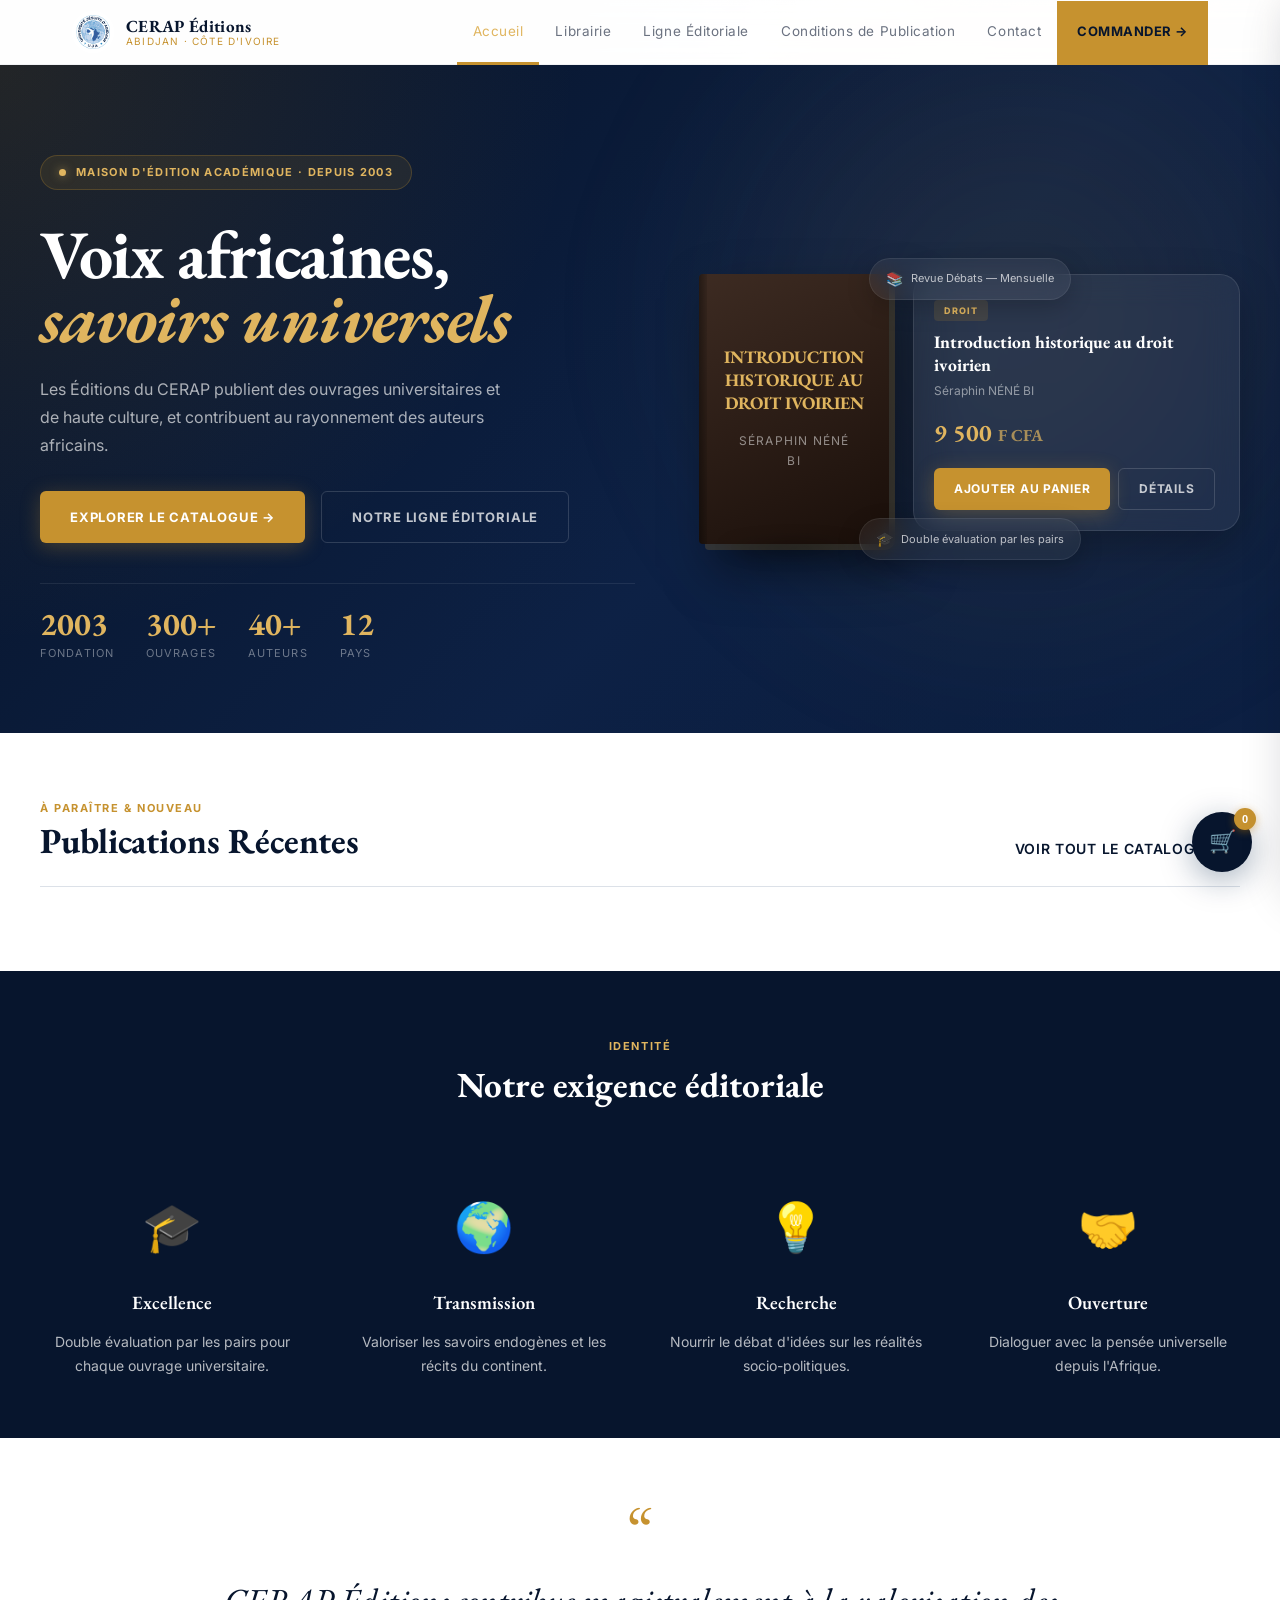
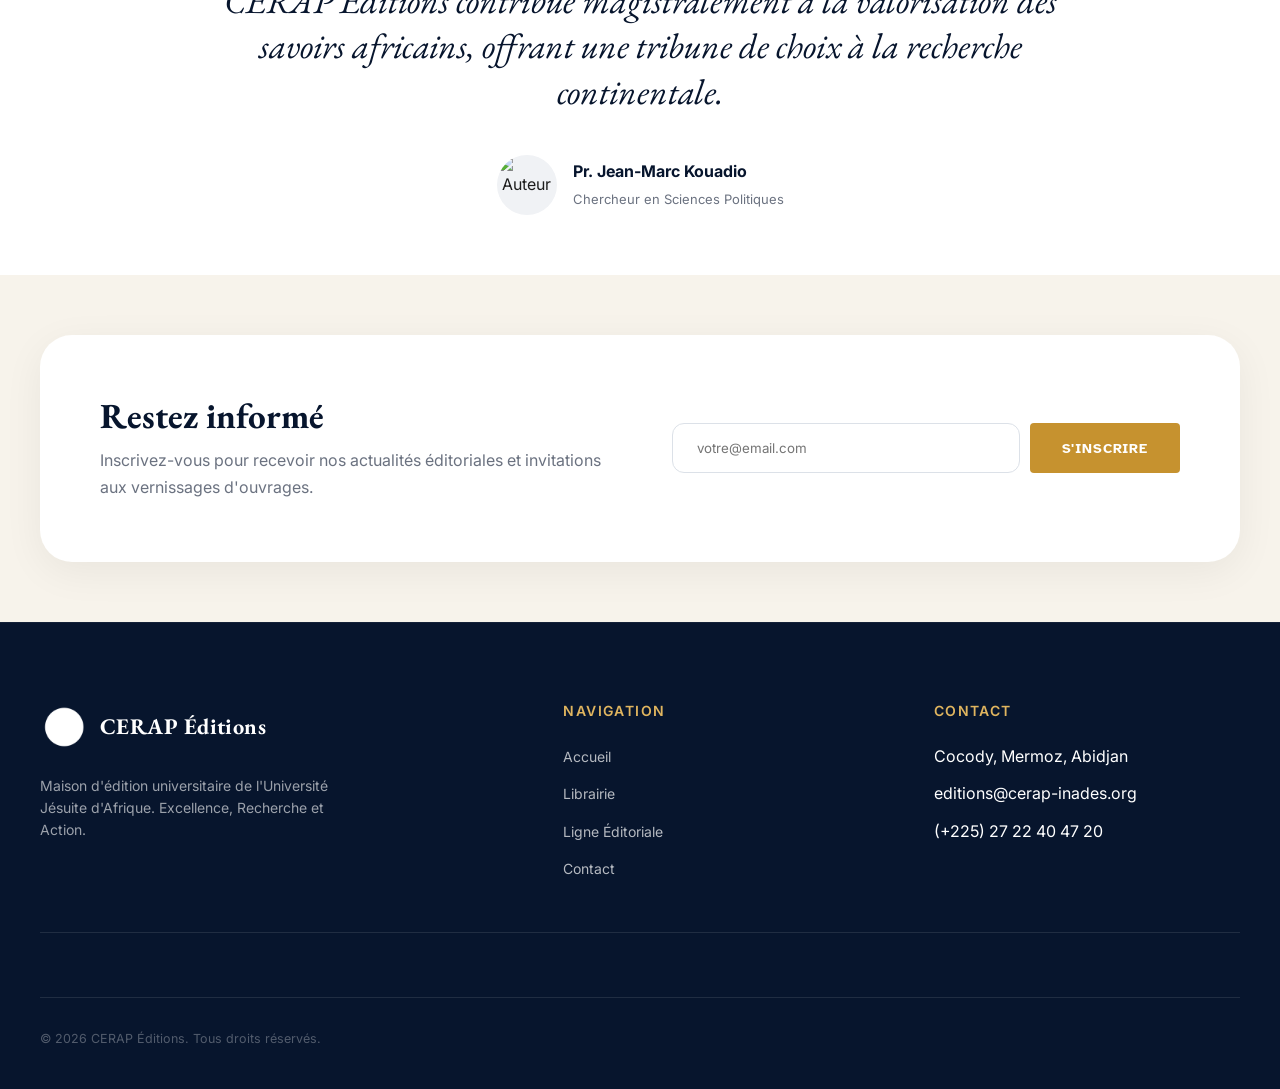
==== commit e9e4e9e5: "Improve Publications Récentes section based on reference image" ====
--- a/index.html
+++ b/index.html
@@ -358,18 +358,17 @@
 
   <!-- 6. NOUVEAUTÉS (Dernières publications) -->
 
-  <section class="section-cream">
-
+  <section class="section-white">
     <div class="section-inner">
-
-      <div class="section-header" style="text-align: center; margin-bottom: 4rem;">
-
-        <span class="section-kicker">À paraître & Nouveau</span>
-
-        <h2 class="section-title">Dernières publications</h2>
-
-        <p class="section-subtitle" style="margin: 0 auto;">Les travaux les plus récents de nos chercheurs et auteurs.</p>
-
+      <div class="section-header-row" style="display: flex; justify-content: space-between; align-items: flex-end; margin-bottom: 1.5rem; border-bottom: 1px solid var(--border); padding-bottom: 1.5rem;">
+        <div class="section-header" style="text-align: left; margin-bottom: 0;">
+          <span class="section-kicker" style="margin: 0;">À PARAÎTRE & NOUVEAU</span>
+          <h2 class="section-title" style="margin: 0; font-size: 2.2rem;">Publications Récentes</h2>
+        </div>
+        <a href="./librairie.html" class="view-all" style="display: flex; align-items: center; gap: 8px; color: var(--navy); font-weight: 600; text-decoration: none; font-size: 14px; text-transform: uppercase; letter-spacing: 0.05em;">
+          Voir tout le catalogue
+          <svg width="18" height="18" viewBox="0 0 24 24" fill="none" stroke="currentColor" stroke-width="2.5" stroke-linecap="round" stroke-linejoin="round"><path d="M5 12h14m-7-7 7 7-7 7"/></svg>
+        </a>
       </div>
 
       
--- a/assets/css/style.css
+++ b/assets/css/style.css
@@ -846,100 +846,130 @@
 /* ── BOOKS GRID (JS) ── */
 .books-grid {
   display: grid;
-  grid-template-columns: repeat(auto-fill, minmax(200px, 1fr));
-  gap: 24px;
-}
+  grid-template-columns: repeat(auto-fill, minmax(260px, 1fr));
+  gap: 30px;
+}
+
 .book-card {
   background: var(--white);
-  border: 1px solid var(--border);
-  transition: box-shadow 0.2s, transform 0.2s;
+  border: 1px solid rgba(0,0,0,0.08);
+  transition: all 0.3s cubic-bezier(0.25, 0.46, 0.45, 0.94);
   cursor: pointer;
-  border-radius: 16px;
+  border-radius: 4px; /* Plus carré comme dans l'image */
   overflow: hidden;
-}
-.book-card:hover { box-shadow: var(--card-shadow); transform: translateY(-3px); }
+  display: flex;
+  flex-direction: column;
+  height: 100%;
+}
+
+.book-card:hover {
+  box-shadow: 0 15px 35px rgba(0,0,0,0.08);
+  transform: translateY(-4px);
+  border-color: var(--gold);
+}
+
 .book-cover {
   width: 100%;
-  aspect-ratio: 3/4;
+  aspect-ratio: 1 / 1.4;
   display: flex;
   align-items: center;
   justify-content: center;
-  padding: 1.5rem;
+  padding: 20px;
   position: relative;
   overflow: hidden;
-}
+  background: #f8f9fa;
+}
+
+.book-cover img {
+  max-width: 100%;
+  max-height: 100%;
+  object-fit: contain;
+  filter: drop-shadow(0 4px 10px rgba(0,0,0,0.12));
+}
+
 .book-cover::after {
   content: '';
   position: absolute;
-  left: 0;
-  top: 0;
-  bottom: 0;
-  width: 5px;
-  background: rgba(0,0,0,0.25);
-}
-.book-cover-title {
-  font-family: 'EB Garamond', serif;
-  font-size: 14px;
-  font-weight: 600;
-  color: rgba(255,255,255,0.9);
-  text-align: center;
-  line-height: 1.4;
-  position: relative;
+  left: 0; top: 0; bottom: 0;
+  width: 4px;
+  background: rgba(0,0,0,0.15);
   z-index: 1;
 }
-.book-body { padding: 14px 14px 16px; }
+
+.book-body {
+  padding: 20px;
+  flex: 1;
+  display: flex;
+  flex-direction: column;
+}
+
 .book-cat-tag {
   font-size: 10px;
   font-weight: 700;
-  letter-spacing: 0.1em;
-  text-transform: uppercase;
-  color: var(--white);
-  background: var(--terracotta);
+  letter-spacing: 0.08em;
+  text-transform: uppercase;
+  color: white;
+  background: #C43E4E;
   display: inline-block;
-  padding: 4px 8px;
-  margin-bottom: 8px;
-  border-radius: 4px;
-}
+  padding: 4px 10px;
+  margin-bottom: 12px;
+  width: fit-content;
+}
+
 .book-title {
   font-family: 'EB Garamond', serif;
-  font-size: 1rem;
+  font-size: 16px;
+  font-weight: 700;
+  color: var(--navy);
+  line-height: 1.3;
+  margin-bottom: 15px;
+  display: -webkit-box;
+  -webkit-line-clamp: 2;
+  -webkit-box-orient: vertical;
+  overflow: hidden;
+  height: 2.6em; /* Ensure same height for alignment */
+}
+
+.book-footer {
+  display: flex;
+  align-items: center;
+  justify-content: space-between;
+  margin-top: auto;
+  padding-top: 15px;
+  border-top: 1px solid rgba(0,0,0,0.05);
+}
+
+.book-status {
+  font-size: 12px;
   font-weight: 600;
-  color: var(--deep);
-  line-height: 1.3;
-  margin-bottom: 10px;
-}
-.book-footer {
-  display: flex;
-  align-items: center;
-  justify-content: space-between;
-  margin-top: 10px;
-}
-.book-price { 
-  font-size: 13px; 
-  font-weight: 700; 
-  color: var(--deep); 
-}
-.book-status {
-  font-size: 13px;
-  font-weight: 500;
-  color: #14b8a6;
-}
+  color: #0088CC;
+}
+
+.book-price {
+  font-size: 14px;
+  font-weight: 800;
+  color: #333;
+}
+
 .book-add-btn {
   width: 100%;
-  padding: 9px;
-  background: var(--deep);
+  padding: 11px;
+  background: var(--navy);
   color: var(--white);
   border: none;
-  font-size: 12px;
-  font-weight: 700;
-  letter-spacing: 0.06em;
+  font-size: 11px;
+  font-weight: 700;
+  letter-spacing: 0.1em;
   text-transform: uppercase;
   cursor: pointer;
-  margin-top: 12px;
-  transition: background 0.15s;
-  border-radius: 12px;
-}
-.book-add-btn:hover { background: var(--gold); color: var(--deep); }
+  margin-top: 15px;
+  transition: all 0.2s;
+}
+
+.book-add-btn:hover {
+  background: var(--gold);
+  color: var(--navy);
+}
 
 /* ── REVUE SECTION ── */
 .revue-section { background: var(--light-gray); }
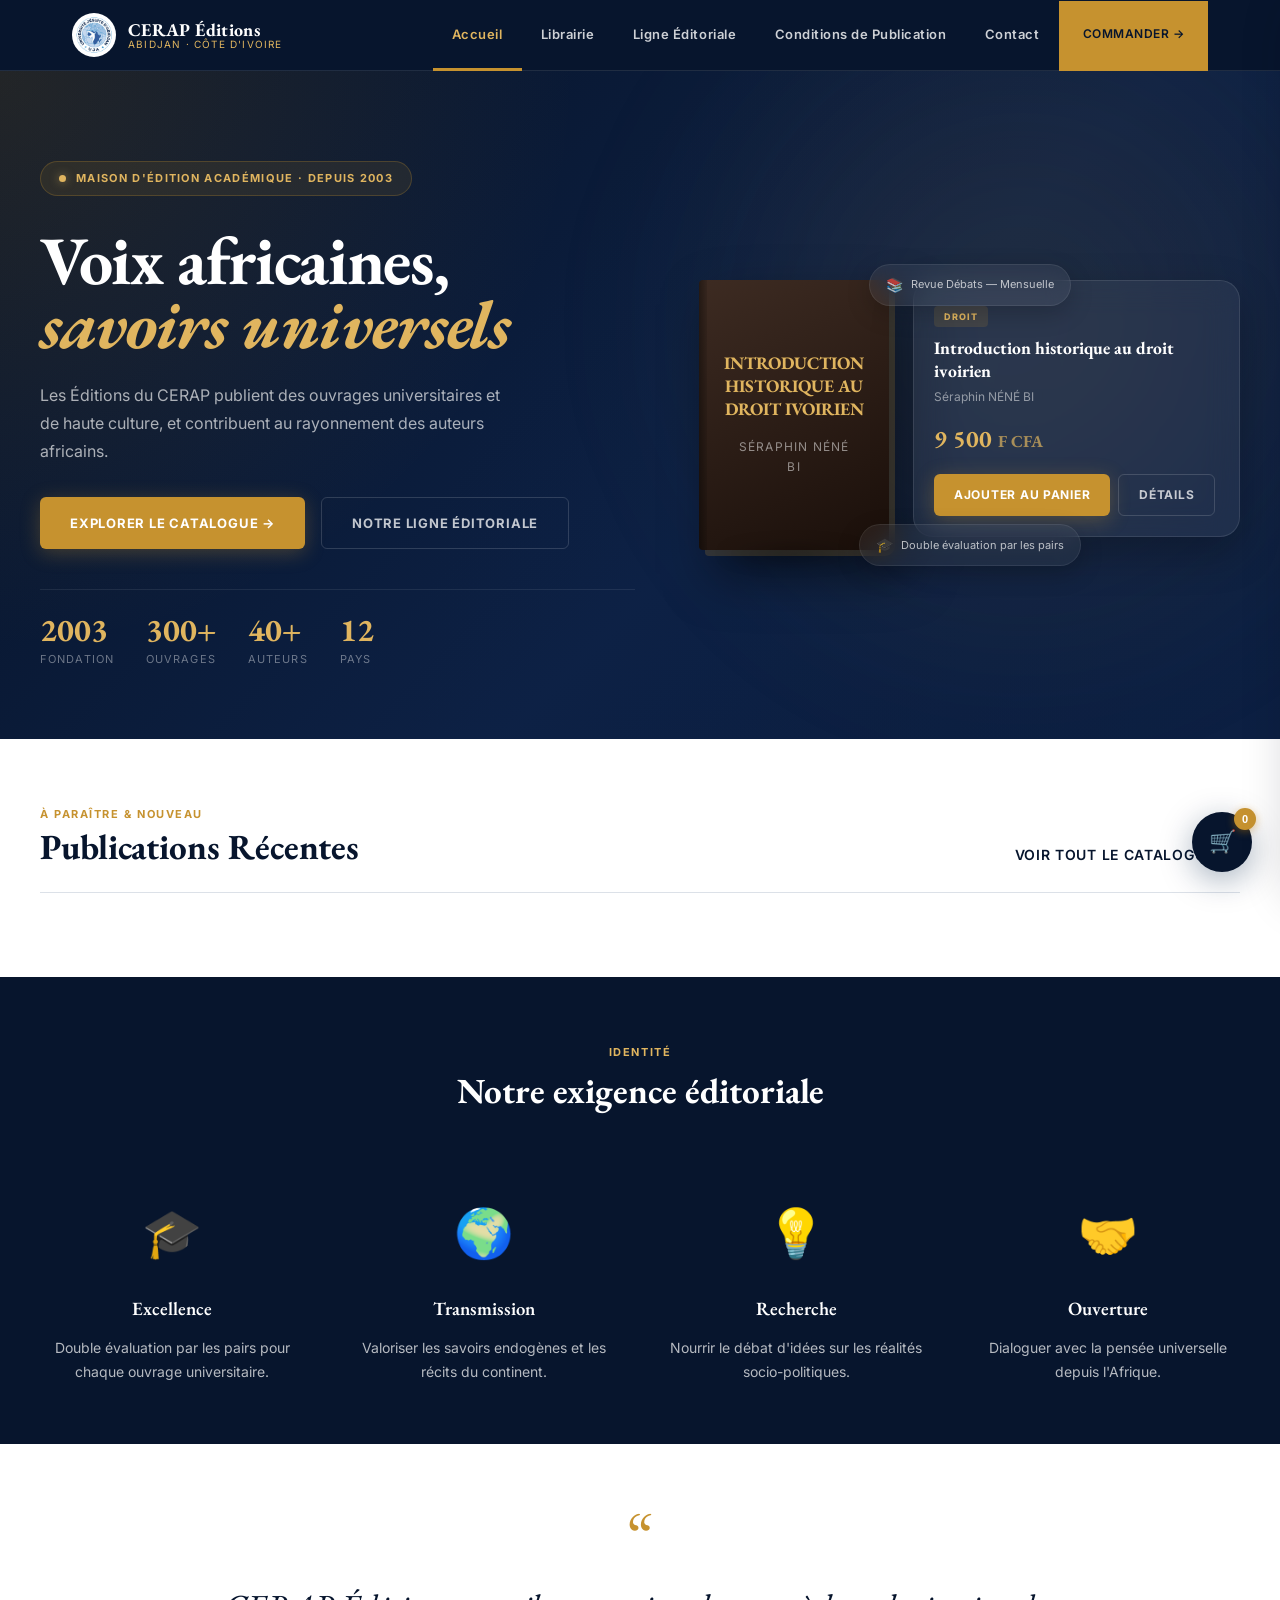
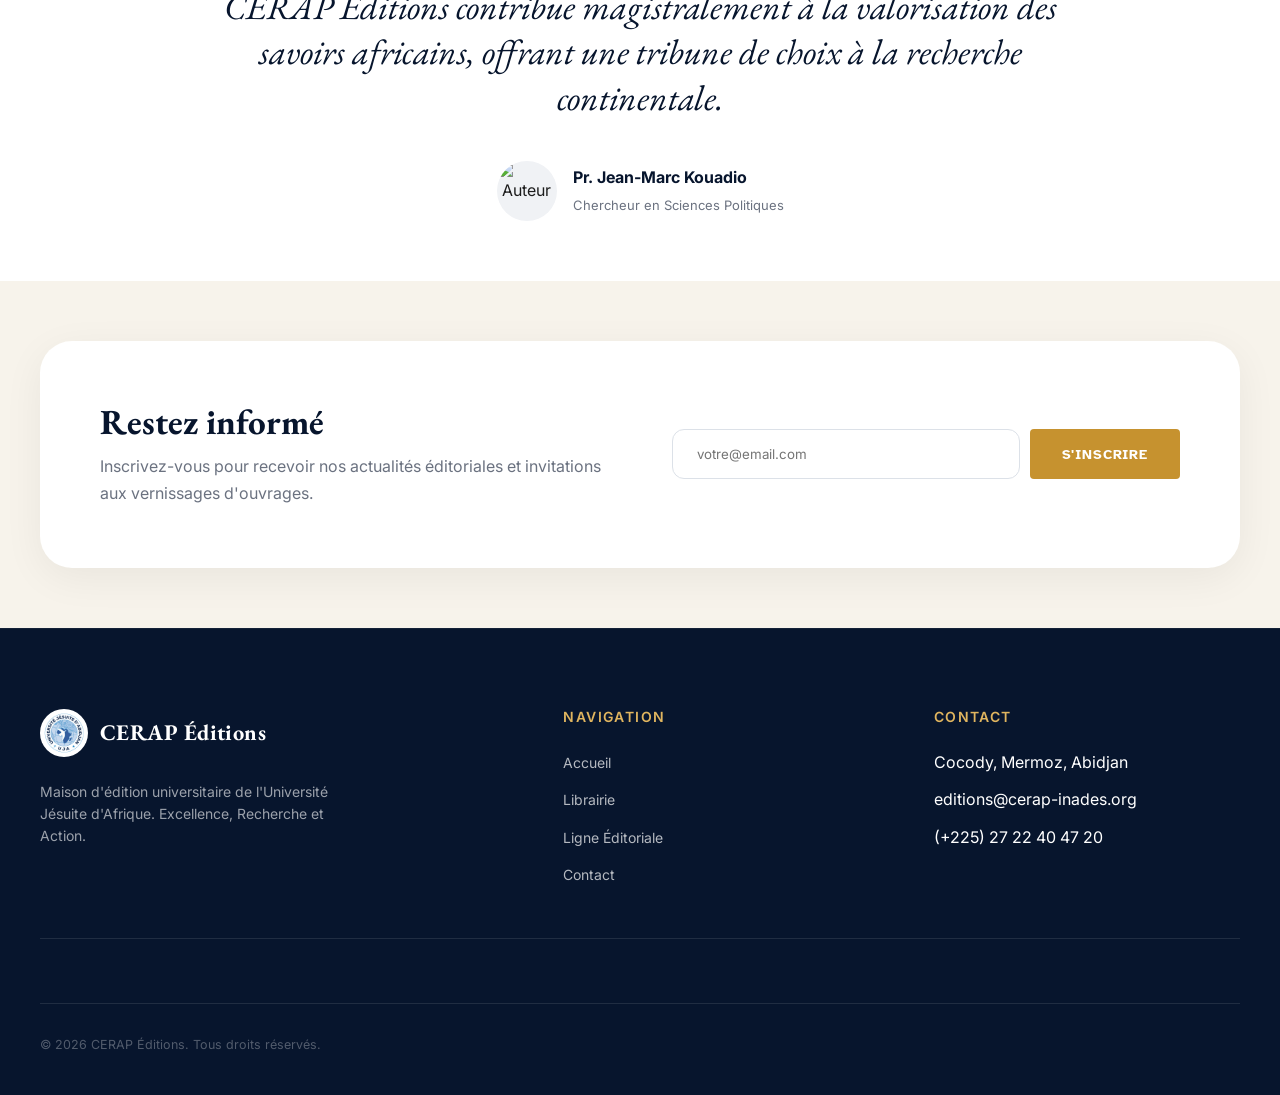
==== commit b5e12e98: "Restore University logo colors and add white background in footer for consistency" ====
--- a/index.html
+++ b/index.html
@@ -532,7 +532,7 @@
       <div class="footer-grid">
         <div class="footer-col">
           <div class="footer-logo">
-            <img src="./assets/images/logo-uja.png" alt="Logo UJA">
+            <div class="footer-logo-mark"><img src="./assets/images/logo-uja.png" alt="Logo UJA"></div>
             <strong>CERAP Éditions</strong>
           </div>
           <p>Maison d'édition universitaire de l'Université Jésuite d'Afrique. Excellence, Recherche et Action.</p>
--- a/assets/css/style.css
+++ b/assets/css/style.css
@@ -232,12 +232,11 @@
 
 /* ── NAVBAR ── */
 nav {
-  background: rgba(255, 255, 255, 0.9);
-  backdrop-filter: blur(10px);
+  background: var(--navy);
   position: sticky;
   top: 0;
   z-index: 100;
-  border-bottom: 1px solid rgba(0, 33, 71, 0.05);
+  border-bottom: 1px solid rgba(255, 255, 255, 0.1);
 }
 .nav-inner {
   max-width: 1200px;
@@ -246,7 +245,7 @@
   display: flex;
   align-items: center;
   justify-content: space-between;
-  height: 64px;
+  height: 70px;
   gap: 2rem;
 }
 .nav-logo {
@@ -256,8 +255,8 @@
   text-decoration: none;
 }
 .nav-logo-mark {
-  width: 42px;
-  height: 42px;
+  width: 44px;
+  height: 44px;
   border-radius: 50%;
   overflow: hidden;
   flex-shrink: 0;
@@ -274,43 +273,44 @@
 .nav-logo-text { display: flex; flex-direction: column; line-height: 1.1; }
 .nav-logo-text strong {
   font-family: 'EB Garamond', serif;
-  font-size: 17px;
-  font-weight: 700;
-  color: var(--deep);
+  font-size: 18px;
+  font-weight: 700;
+  color: var(--white);
   letter-spacing: 0.02em;
 }
 .nav-logo-text span {
   font-size: 10px;
-  color: var(--gold);
+  color: var(--gold-light);
   letter-spacing: 0.12em;
   text-transform: uppercase;
 }
 .nav-links { display: flex; gap: 0; list-style: none; }
 .nav-links a {
-  color: var(--warm-gray);
+  color: rgba(255,255,255,0.8);
   text-decoration: none;
-  font-size: 13.5px;
+  font-size: 13px;
+  font-weight: 600;
   letter-spacing: 0.04em;
-  padding: 0 1rem;
-  height: 64px;
+  padding: 0 1.2rem;
+  height: 70px;
   display: flex;
   align-items: center;
   border-bottom: 3px solid transparent;
   margin-bottom: -1px;
-  transition: color 0.2s, border-color 0.2s;
-}
-.nav-links a:hover { color: var(--deep); border-color: var(--gold); }
+  transition: all 0.2s;
+}
+.nav-links a:hover { color: var(--white); border-color: var(--gold); }
 .nav-links a.active { color: var(--gold-light); border-color: var(--gold); }
 .nav-cta {
   background: var(--gold);
-  color: var(--deep) !important;
-  font-weight: 700;
-  padding: 0 1.25rem !important;
-  font-size: 13px !important;
+  color: var(--navy) !important;
+  font-weight: 700;
+  padding: 0 1.5rem !important;
+  font-size: 12px !important;
   letter-spacing: 0.06em;
   text-transform: uppercase;
 }
-.nav-cta:hover { background: var(--gold-light); border-color: transparent !important; }
+.nav-cta:hover { background: var(--gold-light); transform: translateY(-1px); }
 .nav-menu-btn {
   display: none;
   background: none;
@@ -2428,10 +2428,22 @@
   margin-bottom: 1.5rem;
 }
 
+.footer-logo-mark {
+  width: 48px;
+  height: 48px;
+  background: white;
+  border-radius: 50%;
+  display: flex;
+  align-items: center;
+  justify-content: center;
+  overflow: hidden;
+  flex-shrink: 0;
+}
+
 .footer-logo img {
-  height: 48px;
-  width: auto;
-  filter: brightness(0) invert(1);
+  width: 100%;
+  height: 100%;
+  object-fit: cover;
 }
 
 .footer-logo strong {
@@ -2501,3 +2513,249 @@
 .section-navy h2 { color: var(--white) !important; }
 .section-navy .section-kicker { color: var(--gold-light); }
 .section-navy .section-subtitle { color: rgba(255,255,255,0.6); }
+
+
+
+
+/* ── ADVANCED LIBRAIRIE LAYOUT ── */
+:root {
+  --cerap-blue: var(--navy);
+  --cerap-blue-light: rgba(255, 255, 255, 0.05);
+}
+
+.lib-cat-grid {
+  display: grid;
+  grid-template-columns: repeat(auto-fill, minmax(180px, 1fr));
+  gap: 1.5rem;
+  margin-bottom: 0;
+  padding: 60px 0;
+}
+
+.lib-cat-item {
+  background: rgba(255, 255, 255, 0.1);
+  padding: 20px;
+  border: 1px solid rgba(255, 255, 255, 0.1);
+  display: flex;
+  align-items: center;
+  gap: 15px;
+  cursor: pointer;
+  transition: all 0.2s;
+  border-radius: 4px;
+}
+
+.lib-cat-item:hover {
+  border-color: var(--gold);
+  background: rgba(255, 255, 255, 0.2);
+  transform: translateY(-2px);
+}
+
+.lib-cat-icon {
+  font-size: 24px;
+  color: var(--gold);
+  background: rgba(255, 255, 255, 0.05);
+  width: 50px;
+  height: 50px;
+  display: flex;
+  align-items: center;
+  justify-content: center;
+  border-radius: 4px;
+}
+
+.lib-cat-info strong {
+  display: block;
+  font-size: 14px;
+  color: white;
+  font-weight: 700;
+}
+
+.lib-cat-info span {
+  font-size: 11px;
+  color: var(--gold-light);
+  font-weight: 600;
+}
+
+.lib-search-bar {
+  background: rgba(255, 255, 255, 0.03);
+  padding: 40px;
+  border: 1px solid rgba(255, 255, 255, 0.05);
+  margin-bottom: 4rem;
+  display: grid;
+  grid-template-columns: 1fr auto;
+  gap: 2rem;
+  align-items: center;
+}
+
+.lib-alpha-nav {
+  display: flex;
+  flex-wrap: wrap;
+  gap: 8px;
+  justify-content: center;
+  margin-top: 20px;
+  padding-top: 20px;
+  border-top: 1px solid rgba(255, 255, 255, 0.1);
+  width: 100%;
+}
+
+.lib-alpha-btn {
+  width: 32px;
+  height: 32px;
+  display: flex;
+  align-items: center;
+  justify-content: center;
+  font-size: 12px;
+  font-weight: 700;
+  color: rgba(255, 255, 255, 0.7);
+  text-decoration: none;
+  border-radius: 2px;
+  transition: all 0.2s;
+}
+
+.lib-alpha-btn:hover, .lib-alpha-btn.active {
+  background: var(--gold);
+  color: var(--navy);
+}
+
+.lib-main-layout {
+  display: grid;
+  grid-template-columns: 1fr 320px;
+  gap: 4rem;
+}
+
+.lib-sidebar-box {
+  background: white;
+  border: 1px solid rgba(0,0,0,0.08);
+  overflow: hidden;
+  margin-bottom: 2rem;
+}
+
+.lib-sidebar-header {
+  background: var(--navy);
+  color: white;
+  padding: 15px 20px;
+  display: flex;
+  align-items: center;
+  gap: 10px;
+  font-family: 'EB Garamond', serif;
+  font-weight: 700;
+  font-size: 1.1rem;
+}
+
+.lib-sidebar-content {
+  padding: 20px;
+}
+
+.lib-mini-book {
+  display: flex;
+  gap: 15px;
+  margin-bottom: 20px;
+  padding-bottom: 20px;
+  border-bottom: 1px solid rgba(0,0,0,0.05);
+}
+
+.lib-mini-book:last-child {
+  border-bottom: none;
+  margin-bottom: 0;
+  padding-bottom: 0;
+}
+
+.lib-mini-cover {
+  width: 60px;
+  height: 80px;
+  background: #eee;
+  flex-shrink: 0;
+}
+
+.lib-mini-info h4 {
+  font-size: 13px;
+  font-weight: 700;
+  margin-bottom: 5px;
+  line-height: 1.3;
+  color: var(--navy);
+}
+
+.lib-mini-info p {
+  font-size: 11px;
+  color: var(--warm-gray);
+  margin-bottom: 5px;
+}
+
+.lib-mini-info span {
+  font-size: 11px;
+  font-weight: 700;
+  color: var(--gold);
+}
+
+/* List view for books */
+.book-list-item {
+  display: grid;
+  grid-template-columns: 140px 1fr;
+  gap: 2rem;
+  padding: 25px;
+  background: white;
+  border: 1px solid rgba(0,0,0,0.06);
+  margin-bottom: 1.5rem;
+  transition: all 0.2s;
+}
+
+.book-list-item:hover {
+  border-color: var(--navy);
+  box-shadow: 0 10px 25px rgba(7, 21, 45, 0.05);
+}
+
+.book-list-cover {
+  aspect-ratio: 1/1.4;
+  background: #f8f9fa;
+  display: flex;
+  align-items: center;
+  justify-content: center;
+}
+
+.book-list-details h3 {
+  font-size: 1.4rem;
+  margin-bottom: 0.8rem;
+  color: var(--navy);
+}
+
+.book-list-meta {
+  font-size: 13px;
+  color: #666;
+  margin-bottom: 15px;
+}
+
+.book-list-meta strong {
+  color: var(--navy);
+}
+
+.lib-pagination {
+  display: flex;
+  justify-content: center;
+  gap: 5px;
+  margin-top: 4rem;
+}
+
+.page-btn {
+  width: 35px;
+  height: 35px;
+  display: flex;
+  align-items: center;
+  justify-content: center;
+  border: 1px solid #ddd;
+  background: white;
+  color: var(--navy);
+  font-weight: 700;
+  font-size: 13px;
+  cursor: pointer;
+  transition: all 0.2s;
+}
+
+.page-btn:hover, .page-btn.active {
+  background: var(--navy);
+  color: white;
+  border-color: var(--navy);
+}
+
+@media (max-width: 992px) {
+  .lib-main-layout {
+    grid-template-columns: 1fr;
+  }
+}
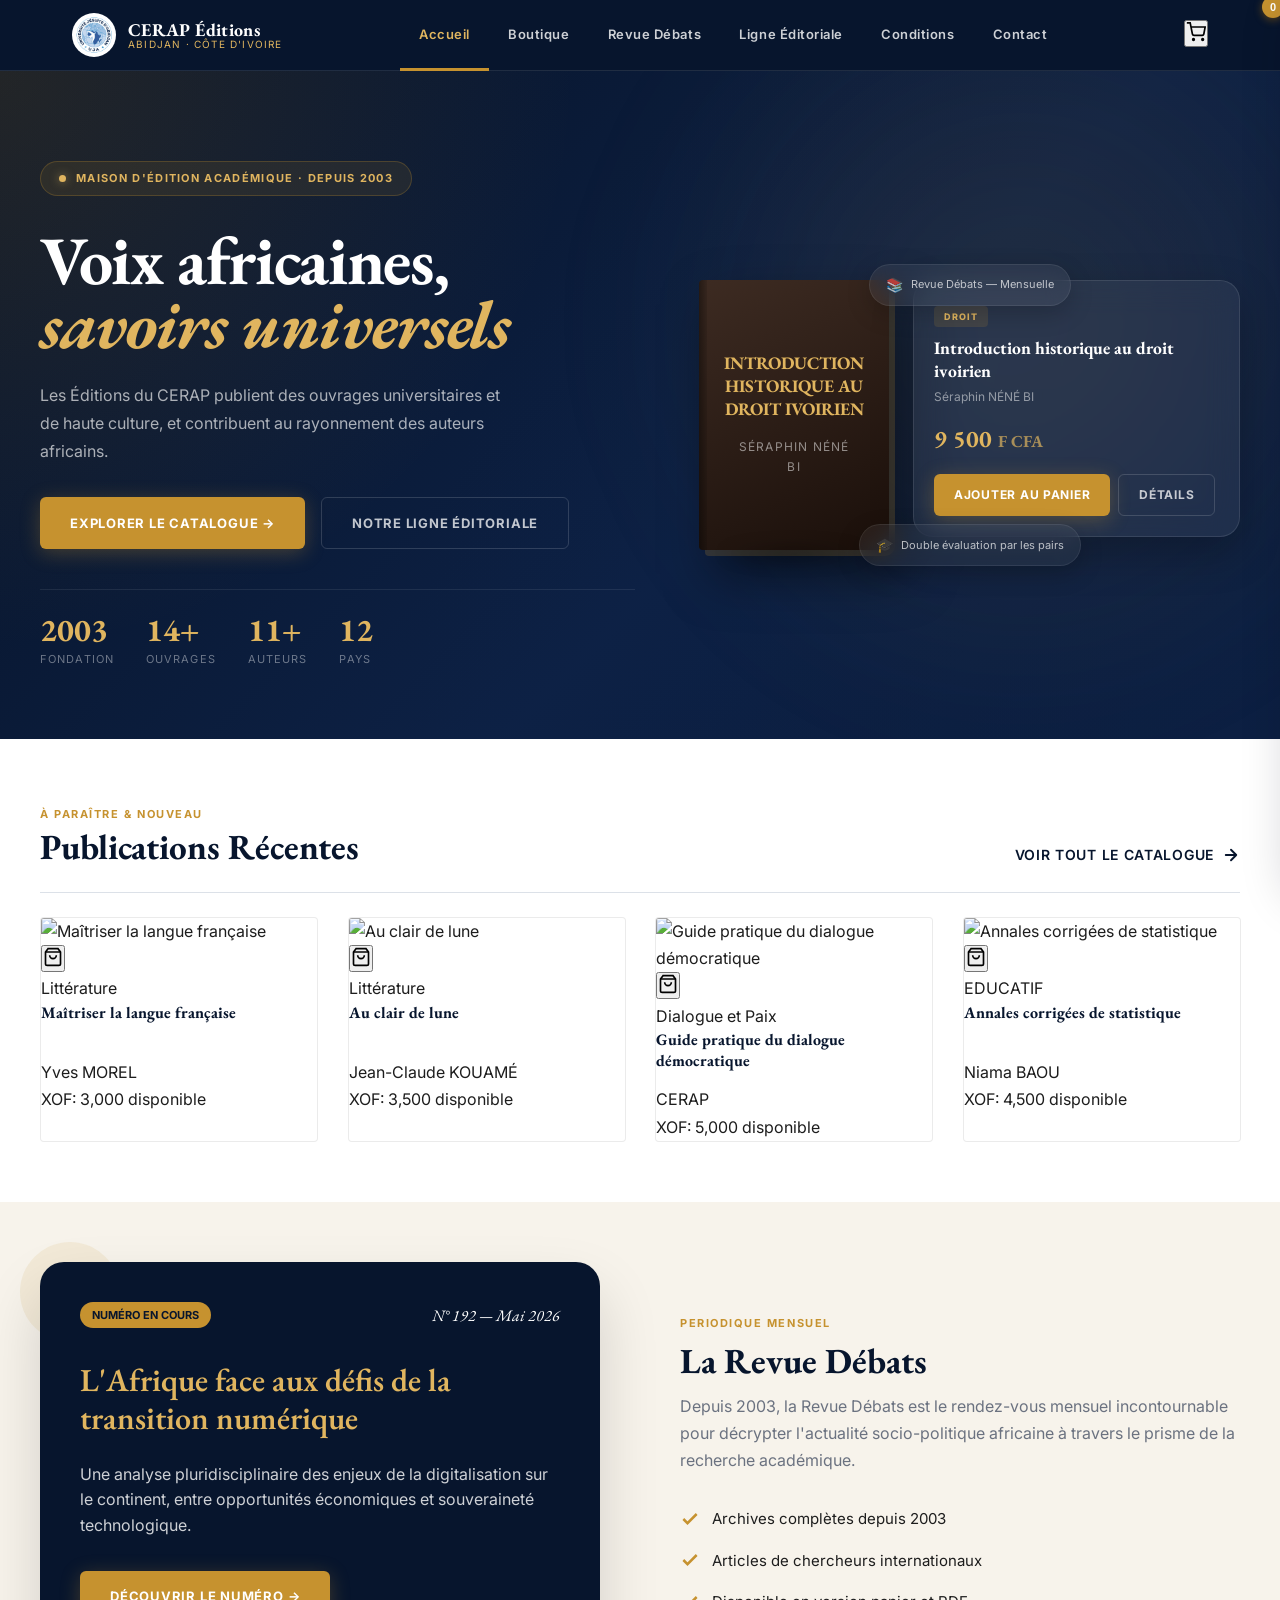
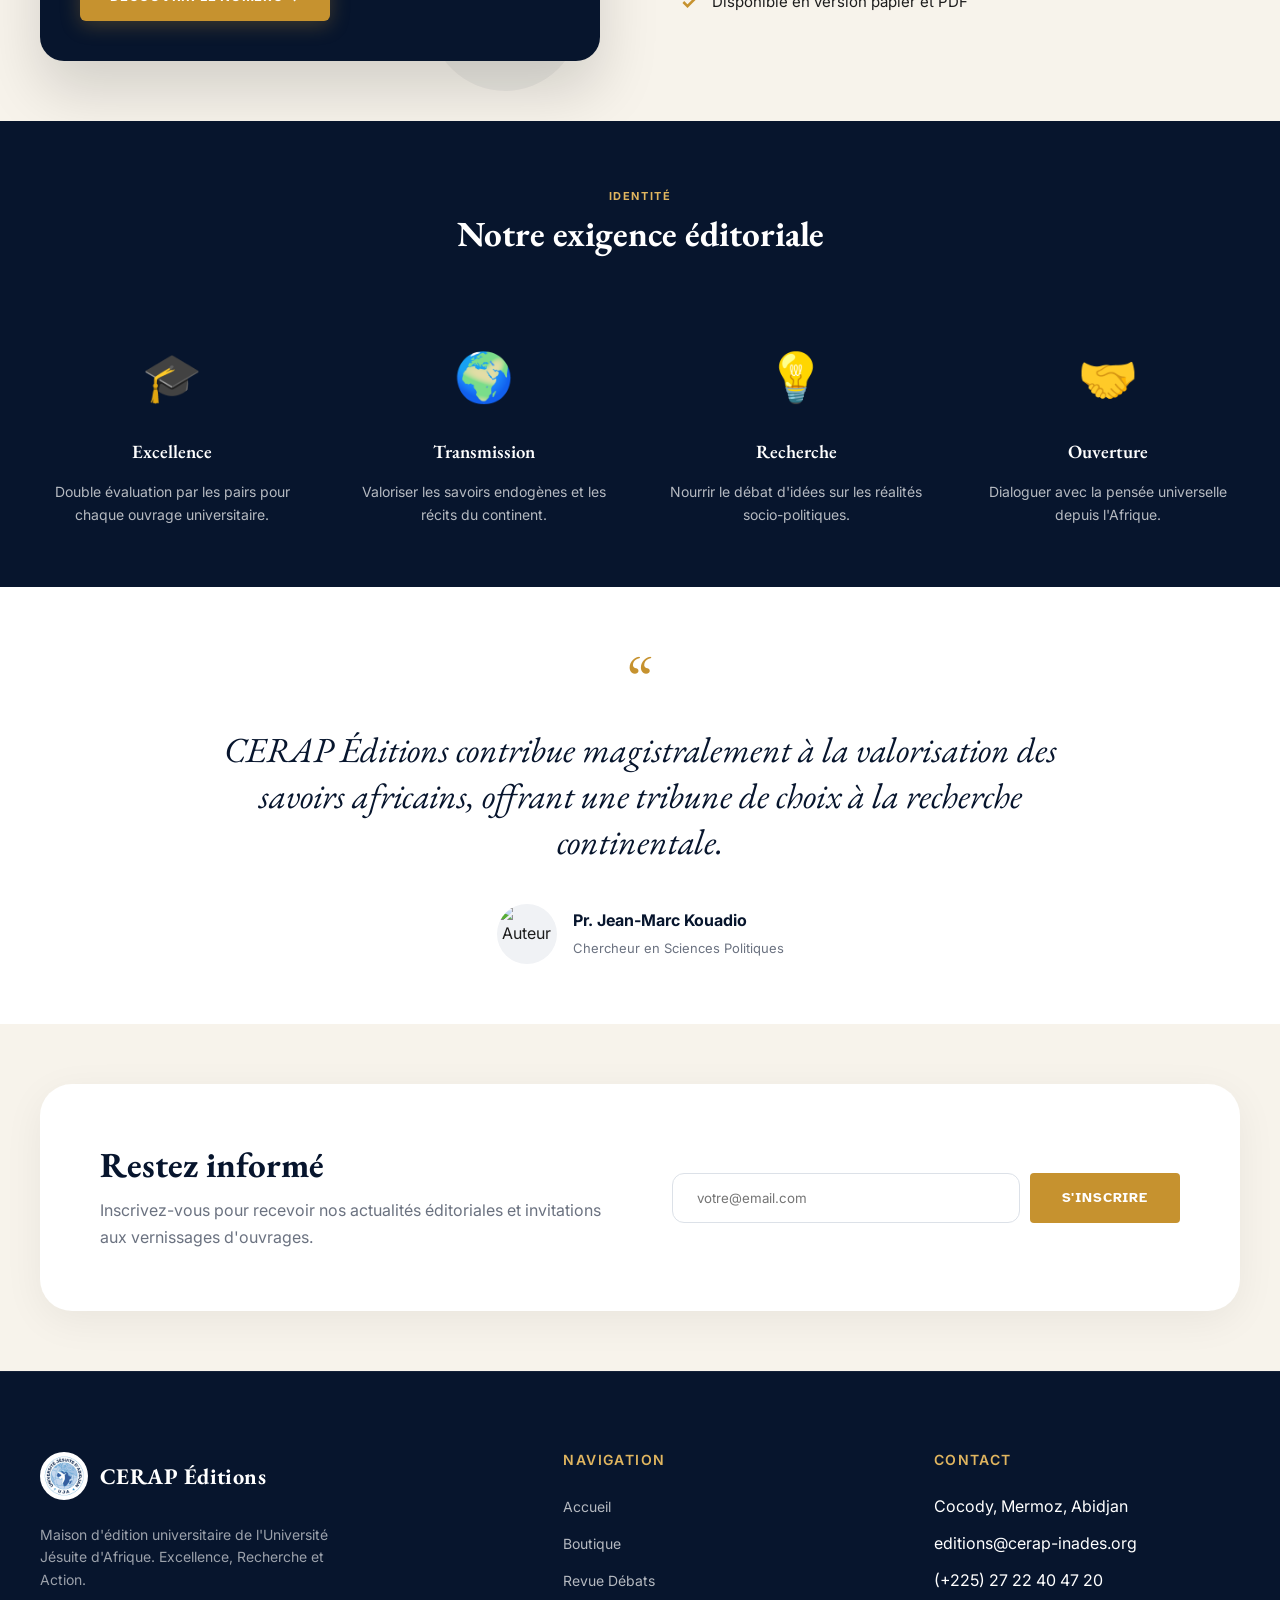
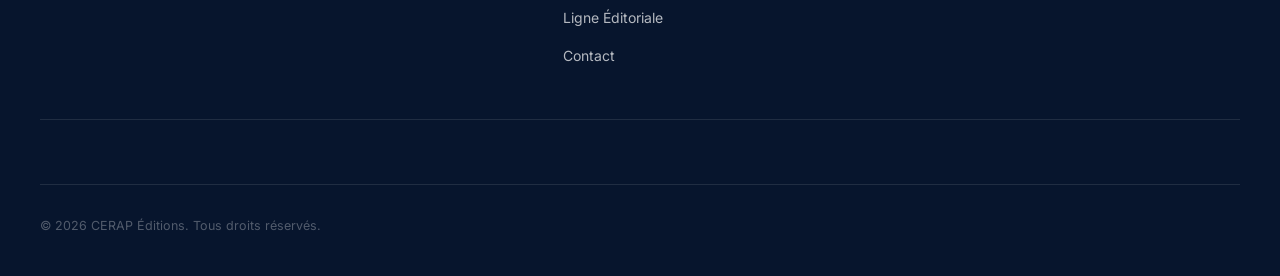
==== commit 5153c284: "Phases 2-6 : sécurité, bugs, contenu, fonctionnalités, UX" ====
--- a/index.html
+++ b/index.html
@@ -1,363 +1,178 @@
 <!DOCTYPE html>
-
 <html lang="fr">
-
 <head>
-
   <meta charset="UTF-8" />
-
   <meta name="viewport" content="width=device-width, initial-scale=1.0" />
-
   <title>CERAP Éditions — Maison d'édition académique africaine</title>
-
-
-
-  <meta name="description" content="CERAP Éditions — Maison d'édition académique jésuite à Abidjan. Découvrez notre librairie d'ouvrages universitaires et la Revue Débats." />
-
-  <meta name="keywords" content="Librairie Côte d'Ivoire, Éditions CERAP, Livres académiques Afrique, Revue Débats, Université Jésuite Abidjan" />
-
-  
-
+  <meta name="description" content="CERAP Éditions — Maison d'édition académique jésuite à Abidjan. Découvrez notre boutique d'ouvrages universitaires et la Revue Débats." />
+  <meta name="keywords" content="Boutique Côte d'Ivoire, Éditions CERAP, Livres académiques Afrique, Revue Débats, Université Jésuite Abidjan" />
    <meta property="og:image" content="./assets/images/logo-uja.png" />
-
    <meta name="twitter:card" content="summary_large_image" />
-
    <meta name="twitter:title" content="CERAP Éditions — Savoirs Universels, Voix Africaines" />
-
    <meta name="twitter:description" content="Découvrez le catalogue des Éditions du CERAP : histoire, droit, spiritualité et sciences sociales." />
-
    <meta name="twitter:image" content="./assets/images/logo-uja.png" />
-
-
-
   <link rel="preconnect" href="https://fonts.googleapis.com" />
-
-  <link
-
-    href="https://fonts.googleapis.com/css2?family=EB+Garamond:ital,wght@0,400;0,500;0,600;0,700;0,800;1,400;1,500&family=Inter:wght@300;400;500;600;700&family=Atkinson+Hyperlegible:wght@400;700&display=swap"
-
-    rel="stylesheet"
-
-  />
-
-
-
+  <link href="https://fonts.googleapis.com/css2?family=EB+Garamond:ital,wght@0,400;0,500;0,600;0,700;0,800;1,400;1,500&family=Inter:wght@300;400;500;600;700&family=Atkinson+Hyperlegible:wght@400;700&display=swap" rel="stylesheet" />
+    <link rel="icon" type="image/png" href="./assets/images/logo-uja.png" />
   <link rel="stylesheet" href="./assets/css/style.css" />
-
 </head>
-
 <body>
-
   <div class="site-bg">
-
     <div class="bg-blob bg-blob-1"></div>
-
     <div class="bg-blob bg-blob-2"></div>
-
   </div>
 
-
-
-<script>
-
-  // Test rapide de connexion (invisible visuellement)
-
-  // Si ça n'exécute pas, le JS n'est pas chargé.
-
-  console.log('✅ JS inline détecté : index.html');
-
-</script>
-
-
-
-
-
-  <!-- NAVBAR -->
-
   <nav>
-
     <div class="nav-inner">
-
-      <a class="nav-logo" href="#accueil">
-
+      <a class="nav-logo" href="./index.html">
         <div class="nav-logo-mark"><img src="./assets/images/logo-uja.png" alt="Logo UJA"></div>
-
         <div class="nav-logo-text">
-
           <strong>CERAP Éditions</strong>
-
           <span>Abidjan · Côte d'Ivoire</span>
-
-        </div>
-
+        </div>
       </a>
-
-
-
       <ul class="nav-links">
-
         <li><a href="./index.html" class="active">Accueil</a></li>
-
-        <li><a href="./librairie.html">Librairie</a></li>
-
+        <li><a href="./librairie.html">Boutique</a></li>
+        <li><a href="./revue-debats.html">Revue Débats</a></li>
         <li><a href="./ligne-editoriale.html">Ligne Éditoriale</a></li>
-
-        <li><a href="./conditions-publication.html">Conditions de Publication</a></li>
-
+        <li><a href="./conditions-publication.html">Conditions</a></li>
         <li><a href="./contact.html">Contact</a></li>
-
-        <li><a href="./librairie.html" class="nav-cta">Commander →</a></li>
-
       </ul>
-
-
-
-      <button
-
-        class="nav-menu-btn"
-
-        data-js="mobile-menu-toggle"
-
-        aria-label="Menu"
-
-        aria-controls="mobileNav"
-
-        aria-expanded="false"
-
-        type="button"
-
-      >
-
-        <svg width="22" height="22" viewBox="0 0 22 22" fill="none" stroke="currentColor" stroke-width="2">
-
-          <line x1="3" y1="6" x2="19" y2="6" />
-
-          <line x1="3" y1="11" x2="19" y2="11" />
-
-          <line x1="3" y1="16" x2="19" y2="16" />
-
-        </svg>
-
-      </button>
-
-    </div>
-
+      <div class="nav-actions">
+        <button class="nav-cart-btn" onclick="window.toggleCart()">
+            <svg width="20" height="20" viewBox="0 0 24 24" fill="none" stroke="currentColor" stroke-width="2"><circle cx="9" cy="21" r="1"/><circle cx="20" cy="21" r="1"/><path d="M1 1h4l2.68 13.39a2 2 0 0 0 2 1.61h9.72a2 2 0 0 0 2-1.61L23 6H6"/></svg>
+            <span class="cart-count" id="cartCount">0</span>
+        </button>
+        <button class="nav-menu-btn" data-js="mobile-menu-toggle" type="button">
+          <svg width="22" height="22" viewBox="0 0 22 22" fill="none" stroke="currentColor" stroke-width="2">
+            <line x1="3" y1="6" x2="19" y2="6"/><line x1="3" y1="11" x2="19" y2="11"/><line x1="3" y1="16" x2="19" y2="16"/>
+          </svg>
+        </button>
+      </div>
+    </div>
   </nav>
 
-
-
-  <div class="mobile-nav" id="mobileNav" role="menu" aria-label="Navigation mobile">
-
-    <a href="./index.html">Accueil</a>
-
-    <a href="./librairie.html">Librairie</a>
-
-    <a href="./ligne-editoriale.html">Ligne Éditoriale</a>
-
-    <a href="./conditions-publication.html">Conditions de Publication</a>
-
-    <a href="./contact.html">Contact</a>
-
+  <!-- Mobile Nav -->
+  <div class="mobile-nav" id="mobileNav">
+      <a href="./index.html">Accueil</a>
+      <a href="./librairie.html">Boutique</a>
+      <a href="./revue-debats.html">Revue Débats</a>
+      <a href="./ligne-editoriale.html">Ligne Éditoriale</a>
+      <a href="./conditions-publication.html">Conditions</a>
+      <a href="./contact.html">Contact</a>
   </div>
 
-
+  <!-- Cart Panel -->
+  <div id="cartPanel" class="cart-panel">
+    <div class="cart-header">
+        <h3>Mon Panier</h3>
+        <button class="close-cart" onclick="window.toggleCart(false)">&times;</button>
+    </div>
+    <div id="cartItems" class="cart-items"></div>
+    <div class="cart-footer">
+        <div class="cart-total">Total : <span id="cartTotal">0 F</span></div>
+        <button class="btn-primary" style="width: 100%; margin-top: 20px;" onclick="window.checkout()">Commander</button>
+    </div>
+  </div>
 
   <!-- 1. HERO — PREMIUM EDITORIAL -->
-
   <section class="hero-ed">
-
-    <!-- Texture layers -->
-
     <div class="hero-ed-grain" aria-hidden="true"></div>
-
     <div class="hero-ed-glow" aria-hidden="true"></div>
-
     <div class="hero-ed-pattern" aria-hidden="true"></div>
 
-
-
     <div class="hero-ed-inner">
-
       <!-- LEFT: Editorial text -->
-
       <div class="hero-ed-left">
-
         <div class="hero-ed-badge">
-
           <span class="hero-ed-badge-dot"></span>
-
           Maison d'édition académique · Depuis 2003
-
-        </div>
-
-
+        </div>
 
         <h1 class="hero-ed-title">
-
           Voix africaines,<br>
-
           <em>savoirs universels</em>
-
         </h1>
 
-
-
         <p class="hero-ed-lead">
-
           Les Éditions du CERAP publient des ouvrages universitaires et de haute culture, et contribuent au rayonnement des auteurs africains.
-
         </p>
 
-
-
         <div class="hero-ed-actions">
-
           <a href="./librairie.html" class="hero-ed-btn-gold">Explorer le catalogue →</a>
-
           <a href="./ligne-editoriale.html" class="hero-ed-btn-ghost">Notre ligne éditoriale</a>
-
-        </div>
-
-
+        </div>
 
         <div class="hero-ed-stats">
-
           <div class="hero-ed-stat">
-
             <span class="hero-ed-stat-num">2003</span>
-
             <span class="hero-ed-stat-lbl">Fondation</span>
-
-          </div>
-
+          </div>
           <div class="hero-ed-stat">
-
-            <span class="hero-ed-stat-num">300+</span>
-
+            <span class="hero-ed-stat-num" id="heroBooksCount">300+</span>
             <span class="hero-ed-stat-lbl">Ouvrages</span>
-
-          </div>
-
+          </div>
           <div class="hero-ed-stat">
-
-            <span class="hero-ed-stat-num">40+</span>
-
+            <span class="hero-ed-stat-num" id="heroAuthorsCount">40+</span>
             <span class="hero-ed-stat-lbl">Auteurs</span>
-
-          </div>
-
+          </div>
           <div class="hero-ed-stat">
-
             <span class="hero-ed-stat-num">12</span>
-
             <span class="hero-ed-stat-lbl">Pays</span>
-
-          </div>
-
-        </div>
-
-      </div>
-
-
+          </div>
+        </div>
+      </div>
 
       <!-- RIGHT: Book showcase -->
-
       <div class="hero-ed-right">
-
         <!-- Large book cover -->
-
         <div class="hero-ed-book-wrap">
-
           <div class="hero-ed-book-cover">
-
             <img src="https://cerap-inades.org/images/com_booklibrary/book_images/book_234_cover.jpg"
-
                  alt="Introduction historique au droit ivoirien"
-
                  onerror="this.style.display='none'; this.nextElementSibling.style.display='flex';">
-
             <div class="hero-ed-cover-fallback">
-
               <span>INTRODUCTION HISTORIQUE AU DROIT IVOIRIEN</span>
-
               <small>Séraphin NÉNÉ BI</small>
-
             </div>
-
-          </div>
-
+          </div>
           <div class="hero-ed-book-spine"></div>
-
           <div class="hero-ed-book-shadow"></div>
-
-        </div>
-
-
+        </div>
 
         <!-- Glass info card -->
-
         <div class="hero-ed-glass-card">
-
           <span class="hero-ed-cat-tag">Droit</span>
-
           <h3>Introduction historique au droit ivoirien</h3>
-
           <p>Séraphin NÉNÉ BI</p>
-
           <div class="hero-ed-price">9 500 <small>F CFA</small></div>
-
           <div class="hero-ed-card-actions">
-
             <a href="#" class="hero-ed-btn-gold" style="font-size:12px; padding:10px 20px;"
-
-               onclick="addToCart(234,'Introduction historique au droit ivoirien','9 500 F CFA','https://cerap-inades.org/images/com_booklibrary/book_images/book_234_cover.jpg');return false;">
-
+               onclick="addToCart(234,'Introduction historique au droit ivoirien', 9500, 'https://cerap-inades.org/images/com_booklibrary/book_images/book_234_cover.jpg');return false;">
               Ajouter au panier
-
             </a>
-
             <a href="#" class="hero-ed-btn-ghost" style="font-size:12px; padding:10px 20px;"
-
                onclick="showBookDetails(234);return false;">
-
               Détails
-
             </a>
-
-          </div>
-
-        </div>
-
-
+          </div>
+        </div>
 
         <!-- Floating mini-cards -->
-
         <div class="hero-ed-float hero-ed-float-1">
-
           <span class="hero-ed-float-icon">📚</span>
-
           <span>Revue Débats — Mensuelle</span>
-
-        </div>
-
+        </div>
         <div class="hero-ed-float hero-ed-float-2">
-
           <span class="hero-ed-float-icon">🎓</span>
-
           <span>Double évaluation par les pairs</span>
-
-        </div>
-
-      </div>
-
-    </div>
-
-  </section>
-
-
+        </div>
+      </div>
+    </div>
+  </section>
 
   <!-- 6. NOUVEAUTÉS (Dernières publications) -->
-
   <section class="section-white">
     <div class="section-inner">
       <div class="section-header-row" style="display: flex; justify-content: space-between; align-items: flex-end; margin-bottom: 1.5rem; border-bottom: 1px solid var(--border); padding-bottom: 1.5rem;">
@@ -371,163 +186,124 @@
         </a>
       </div>
 
+      <div class="books-grid" id="newArrivalsGrid">
+        <!-- Will be populated by JS -->
+      </div>
+    </div>
+  </section>
+
+  <!-- 6.5 REVUE DÉBATS — HIGHLIGHT -->
+  <section class="section-cream">
+    <div class="section-inner">
+      <div style="display: grid; grid-template-columns: 1fr 1fr; gap: 5rem; align-items: center;">
+        <div style="position: relative;">
+          <div style="background: var(--navy); border-radius: 24px; padding: 40px; color: var(--white); position: relative; z-index: 2; box-shadow: var(--shadow-lg);">
+            <div style="display: flex; justify-content: space-between; align-items: flex-start; margin-bottom: 2rem;">
+              <span style="background: var(--gold); color: var(--navy); padding: 4px 12px; border-radius: 20px; font-size: 11px; font-weight: 700; text-transform: uppercase;">Numéro en cours</span>
+              <span style="font-family: 'EB Garamond', serif; font-style: italic;">N° 192 — Mai 2026</span>
+            </div>
+            <h3 style="font-size: 2rem; margin-bottom: 1.5rem; color: var(--gold-light);">L'Afrique face aux défis de la transition numérique</h3>
+            <p style="opacity: 0.8; line-height: 1.6; margin-bottom: 2rem;">Une analyse pluridisciplinaire des enjeux de la digitalisation sur le continent, entre opportunités économiques et souveraineté technologique.</p>
+            <a href="./revue-debats.html" class="hero-ed-btn-gold" style="display: inline-block;">Découvrir le numéro →</a>
+          </div>
+          <!-- Decorative blobs -->
+          <div style="position: absolute; top: -20px; left: -20px; width: 100px; height: 100px; background: var(--gold); opacity: 0.1; border-radius: 50%; z-index: 1;"></div>
+          <div style="position: absolute; bottom: -30px; right: 20px; width: 150px; height: 150px; background: var(--navy); opacity: 0.05; border-radius: 50%; z-index: 1;"></div>
+        </div>
+        <div>
+          <span class="section-kicker">PERIODIQUE MENSUEL</span>
+          <h2 class="section-title">La Revue Débats</h2>
+          <p style="color: var(--muted); margin-bottom: 2rem;">Depuis 2003, la Revue Débats est le rendez-vous mensuel incontournable pour décrypter l'actualité socio-politique africaine à travers le prisme de la recherche académique.</p>
+          <ul style="list-style: none; padding: 0; display: grid; gap: 1rem;">
+            <li style="display: flex; align-items: center; gap: 12px; font-size: 15px;">
+              <svg width="20" height="20" viewBox="0 0 24 24" fill="none" stroke="var(--gold)" stroke-width="3"><polyline points="20 6 9 17 4 12"></polyline></svg>
+              Archives complètes depuis 2003
+            </li>
+            <li style="display: flex; align-items: center; gap: 12px; font-size: 15px;">
+              <svg width="20" height="20" viewBox="0 0 24 24" fill="none" stroke="var(--gold)" stroke-width="3"><polyline points="20 6 9 17 4 12"></polyline></svg>
+              Articles de chercheurs internationaux
+            </li>
+            <li style="display: flex; align-items: center; gap: 12px; font-size: 15px;">
+              <svg width="20" height="20" viewBox="0 0 24 24" fill="none" stroke="var(--gold)" stroke-width="3"><polyline points="20 6 9 17 4 12"></polyline></svg>
+              Disponible en version papier et PDF
+            </li>
+          </ul>
+        </div>
+      </div>
+    </div>
+  </section>
+
+  <!-- 7. LIGNE ÉDITORIALE (Piliers) -->
+  <section class="section-navy">
+    <div class="section-inner">
+      <div style="text-align: center; margin-bottom: 5rem;">
+        <span class="section-kicker" style="color: var(--gold-light);">Identité</span>
+        <h2 class="section-title">Notre exigence éditoriale</h2>
+      </div>
       
-
-      <div class="books-grid" id="newArrivalsGrid">
-
-        <!-- Will be populated by JS -->
-
-      </div>
-
-    </div>
-
-  </section>
-
-
-
-  <!-- 7. LIGNE ÉDITORIALE (Piliers) -->
-
-  <section class="section-navy">
-
+      <div style="display: grid; grid-template-columns: repeat(4, 1fr); gap: 3rem;">
+        <div style="text-align: center;">
+          <div style="font-size: 3rem; margin-bottom: 1.5rem;">🎓</div>
+          <h3 style="color: var(--white); margin-bottom: 1rem;">Excellence</h3>
+          <p style="font-size: 14px; opacity: 0.7;">Double évaluation par les pairs pour chaque ouvrage universitaire.</p>
+        </div>
+        <div style="text-align: center;">
+          <div style="font-size: 3rem; margin-bottom: 1.5rem;">🌍</div>
+          <h3 style="color: var(--white); margin-bottom: 1rem;">Transmission</h3>
+          <p style="font-size: 14px; opacity: 0.7;">Valoriser les savoirs endogènes et les récits du continent.</p>
+        </div>
+        <div style="text-align: center;">
+          <div style="font-size: 3rem; margin-bottom: 1.5rem;">💡</div>
+          <h3 style="color: var(--white); margin-bottom: 1rem;">Recherche</h3>
+          <p style="font-size: 14px; opacity: 0.7;">Nourrir le débat d'idées sur les réalités socio-politiques.</p>
+        </div>
+        <div style="text-align: center;">
+          <div style="font-size: 3rem; margin-bottom: 1.5rem;">🤝</div>
+          <h3 style="color: var(--white); margin-bottom: 1rem;">Ouverture</h3>
+          <p style="font-size: 14px; opacity: 0.7;">Dialoguer avec la pensée universelle depuis l'Afrique.</p>
+        </div>
+      </div>
+    </div>
+  </section>
+
+  <!-- 8. TÉMOIGNAGES -->
+  <section class="section-white">
     <div class="section-inner">
-
-      <div style="text-align: center; margin-bottom: 5rem;">
-
-        <span class="section-kicker" style="color: var(--gold-light);">Identité</span>
-
-        <h2 class="section-title">Notre exigence éditoriale</h2>
-
-      </div>
-
-      
-
-      <div style="display: grid; grid-template-columns: repeat(4, 1fr); gap: 3rem;">
-
-        <div style="text-align: center;">
-
-          <div style="font-size: 3rem; margin-bottom: 1.5rem;">🎓</div>
-
-          <h3 style="color: var(--white); margin-bottom: 1rem;">Excellence</h3>
-
-          <p style="font-size: 14px; opacity: 0.7;">Double évaluation par les pairs pour chaque ouvrage universitaire.</p>
-
-        </div>
-
-        <div style="text-align: center;">
-
-          <div style="font-size: 3rem; margin-bottom: 1.5rem;">🌍</div>
-
-          <h3 style="color: var(--white); margin-bottom: 1rem;">Transmission</h3>
-
-          <p style="font-size: 14px; opacity: 0.7;">Valoriser les savoirs endogènes et les récits du continent.</p>
-
-        </div>
-
-        <div style="text-align: center;">
-
-          <div style="font-size: 3rem; margin-bottom: 1.5rem;">💡</div>
-
-          <h3 style="color: var(--white); margin-bottom: 1rem;">Recherche</h3>
-
-          <p style="font-size: 14px; opacity: 0.7;">Nourrir le débat d'idées sur les réalités socio-politiques.</p>
-
-        </div>
-
-        <div style="text-align: center;">
-
-          <div style="font-size: 3rem; margin-bottom: 1.5rem;">🤝</div>
-
-          <h3 style="color: var(--white); margin-bottom: 1rem;">Ouverture</h3>
-
-          <p style="font-size: 14px; opacity: 0.7;">Dialoguer avec la pensée universelle depuis l'Afrique.</p>
-
-        </div>
-
-      </div>
-
-    </div>
-
-  </section>
-
-
-
-  <!-- 8. TÉMOIGNAGES -->
-
-  <section class="section-white">
-
+      <div style="max-width: 900px; margin: 0 auto; text-align: center;">
+        <div style="color: var(--gold); font-size: 4rem; font-family: 'EB Garamond', serif; line-height: 1; margin-bottom: 1rem;">“</div>
+        <blockquote style="font-family: 'EB Garamond', serif; font-size: 2.2rem; line-height: 1.3; color: var(--navy); margin-bottom: 2.5rem; font-style: italic;">
+          CERAP Éditions contribue magistralement à la valorisation des savoirs africains, offrant une tribune de choix à la recherche continentale.
+        </blockquote>
+        <div style="display: flex; align-items: center; justify-content: center; gap: 1rem;">
+          <div style="width: 60px; height: 60px; border-radius: 50%; background: var(--light-gray); overflow: hidden;">
+            <img src="https://i.pravatar.cc/150?u=cerap" alt="Auteur" style="width: 100%; height: 100%; object-fit: cover;">
+          </div>
+          <div style="text-align: left;">
+            <strong style="display: block; color: var(--navy);">Pr. Jean-Marc Kouadio</strong>
+            <span style="font-size: 13px; color: var(--muted);">Chercheur en Sciences Politiques</span>
+          </div>
+        </div>
+      </div>
+    </div>
+  </section>
+
+  <!-- 9. NEWSLETTER -->
+  <section class="section-cream">
     <div class="section-inner">
-
-      <div style="max-width: 900px; margin: 0 auto; text-align: center;">
-
-        <div style="color: var(--gold); font-size: 4rem; font-family: 'EB Garamond', serif; line-height: 1; margin-bottom: 1rem;">“</div>
-
-        <blockquote style="font-family: 'EB Garamond', serif; font-size: 2.2rem; line-height: 1.3; color: var(--navy); margin-bottom: 2.5rem; font-style: italic;">
-
-          CERAP Éditions contribue magistralement à la valorisation des savoirs africains, offrant une tribune de choix à la recherche continentale.
-
-        </blockquote>
-
-        <div style="display: flex; align-items: center; justify-content: center; gap: 1rem;">
-
-          <div style="width: 60px; height: 60px; border-radius: 50%; background: var(--light-gray); overflow: hidden;">
-
-            <img src="https://i.pravatar.cc/150?u=cerap" alt="Auteur" style="width: 100%; height: 100%; object-fit: cover;">
-
-          </div>
-
-          <div style="text-align: left;">
-
-            <strong style="display: block; color: var(--navy);">Pr. Jean-Marc Kouadio</strong>
-
-            <span style="font-size: 13px; color: var(--muted);">Chercheur en Sciences Politiques</span>
-
-          </div>
-
-        </div>
-
-      </div>
-
-    </div>
-
-  </section>
-
-
-
-  <!-- 9. NEWSLETTER -->
-
-  <section class="section-cream">
-
-    <div class="section-inner">
-
       <div style="background: var(--white); border-radius: 32px; padding: 60px; display: grid; grid-template-columns: 1fr 1fr; gap: 4rem; align-items: center; box-shadow: var(--shadow-md);">
-
         <div>
-
           <h2 class="section-title">Restez informé</h2>
-
           <p style="color: var(--muted); margin-bottom: 0;">Inscrivez-vous pour recevoir nos actualités éditoriales et invitations aux vernissages d'ouvrages.</p>
-
-        </div>
-
+        </div>
         <form style="display: flex; gap: 10px;">
-
           <input type="email" placeholder="votre@email.com" style="flex: 1; padding: 16px 24px; border-radius: 12px; border: 1px solid var(--border); font-family: inherit;">
-
           <button type="submit" class="btn-primary" style="padding: 16px 32px;">S'inscrire</button>
-
         </form>
-
-      </div>
-
-    </div>
-
-  </section>
-
-
-
-  <!-- 10. FOOTER PREMIUM -->
-
-    <footer>
+      </div>
+    </div>
+  </section>
+
+  <footer>
     <div class="footer-inner">
       <div class="footer-grid">
         <div class="footer-col">
@@ -541,7 +317,8 @@
           <h4>Navigation</h4>
           <ul>
             <li><a href="./index.html">Accueil</a></li>
-            <li><a href="./librairie.html">Librairie</a></li>
+            <li><a href="./librairie.html">Boutique</a></li>
+            <li><a href="./revue-debats.html">Revue Débats</a></li>
             <li><a href="./ligne-editoriale.html">Ligne Éditoriale</a></li>
             <li><a href="./contact.html">Contact</a></li>
           </ul>
@@ -561,257 +338,71 @@
     </div>
   </footer>
 
-
-
-  <!-- CART FLOAT -->
-
-  <div class="cart-float" aria-live="polite">
-
-    <button
-
-      class="cart-btn"
-
-      onclick="toggleCart()"
-
-      aria-label="Panier"
-
-      aria-haspopup="dialog"
-
-      aria-controls="cartPanel"
-
-      aria-expanded="false"
-
-      type="button"
-
-    >
-
-      🛒
-
-      <span class="cart-count" id="cartCount">0</span>
-
-    </button>
-
+  <div class="cart-overlay" id="cartOverlay" onclick="toggleCart(false)"></div>
+
+  <!-- ══ CHECKOUT MODAL ══ -->
+  <div class="modal-overlay" id="checkoutModal">
+    <div class="modal payment-modal">
+      <div class="modal-header">
+        <h3>Finaliser ma commande</h3>
+        <button class="modal-close" onclick="closeModal('checkoutModal')">✕</button>
+      </div>
+      <div class="modal-body">
+        <div class="payment-summary">
+          <span>Montant à régler :</span>
+          <strong id="checkoutTotal">0 F CFA</strong>
+        </div>
+
+        <div class="admin-label" style="margin-top:20px">Choisir un mode de paiement</div>
+        <div class="payment-methods">
+          <div class="pay-method" onclick="selectPayMethod('orange', this)">
+            <div class="pay-logo orange">OM</div>
+            <span>Orange Money</span>
+          </div>
+          <div class="pay-method" onclick="selectPayMethod('mtn', this)">
+            <div class="pay-logo mtn">MTN</div>
+            <span>MTN MoMo</span>
+          </div>
+          <div class="pay-method" onclick="selectPayMethod('wave', this)">
+            <div class="pay-logo wave">Wave</div>
+            <span>Wave</span>
+          </div>
+          <div class="pay-method" onclick="selectPayMethod('card', this)">
+            <div class="pay-logo card">💳</div>
+            <span>Carte Bancaire</span>
+          </div>
+        </div>
+
+        <div id="paymentFields" style="margin-top:24px; display:none;">
+          <div id="phoneField">
+            <label class="admin-label">Numéro de téléphone</label>
+            <input type="tel" class="admin-input" id="payPhone" placeholder="07 00 00 00 00" />
+          </div>
+          <div id="cardFields" style="display:none;">
+            <label class="admin-label">Numéro de carte</label>
+            <input type="text" class="admin-input" placeholder="**** **** **** ****" style="margin-bottom:12px" />
+            <div style="display:grid; grid-template-columns: 1fr 1fr; gap:12px">
+              <div>
+                <label class="admin-label">Expiration</label>
+                <input type="text" class="admin-input" placeholder="MM/YY" />
+              </div>
+              <div>
+                <label class="admin-label">CVC</label>
+                <input type="text" class="admin-input" placeholder="***" />
+              </div>
+            </div>
+          </div>
+          <button class="btn-primary" style="width:100%; margin-top:20px; justify-content:center" onclick="confirmPayment()">Confirmer le paiement</button>
+        </div>
+      </div>
+    </div>
   </div>
 
-
-
-  <!-- CART OVERLAY -->
-
-  <div class="cart-overlay" id="cartOverlay" onclick="toggleCart(false)"></div>
-
-
-
-  <!-- CART PANEL -->
-
-  <div class="cart-panel" id="cartPanel" role="dialog" aria-modal="true" aria-hidden="true">
-
-    <div class="cart-panel-header">
-
-      <h4>Mon panier <span class="cart-header-count" id="cartHeaderCount">0 article</span></h4>
-
-      <button class="cart-close" data-js="cart-close" type="button" aria-label="Fermer le panier" onclick="toggleCart(false)">✕</button>
-
-    </div>
-
-    <div class="cart-items" id="cartItems">
-
-      <div class="cart-empty">
-
-        <span class="cart-empty-icon">📚</span>
-
-        <div class="cart-empty-text">Votre panier est vide</div>
-
-        <div class="cart-empty-sub">Parcourez notre catalogue pour ajouter des ouvrages</div>
-
-      </div>
-
-    </div>
-
-    <div class="cart-footer" id="cartFooter" style="display:none">
-
-      <div class="cart-total">
-
-        <span class="cart-total-label">Total</span>
-
-        <span class="cart-total-amount" id="cartTotal">0 F CFA</span>
-
-      </div>
-
-      <button class="cart-checkout-btn" onclick="checkout()" type="button">Procéder au paiement →</button>
-
-      <div class="cart-secure">🔒 Paiement sécurisé — Orange Money, MTN, Carte</div>
-
-    </div>
-
-  </div>
-
-
-
-  <!-- ══ CHECKOUT MODAL ══ -->
-
-  <div class="modal-overlay" id="checkoutModal">
-
-    <div class="modal payment-modal">
-
-      <div class="modal-header">
-
-        <h3>Finaliser ma commande</h3>
-
-        <button class="modal-close" onclick="closeModal('checkoutModal')">✕</button>
-
-      </div>
-
-      <div class="modal-body">
-
-        <div class="payment-summary">
-
-          <span>Montant à régler :</span>
-
-          <strong id="checkoutTotal">0 F CFA</strong>
-
-        </div>
-
-
-
-        <div class="admin-label" style="margin-top:20px">Choisir un mode de paiement</div>
-
-        <div class="payment-methods">
-
-          <div class="pay-method" onclick="selectPayMethod('orange', this)">
-
-            <div class="pay-logo orange">OM</div>
-
-            <span>Orange Money</span>
-
-          </div>
-
-          <div class="pay-method" onclick="selectPayMethod('mtn', this)">
-
-            <div class="pay-logo mtn">MTN</div>
-
-            <span>MTN MoMo</span>
-
-          </div>
-
-          <div class="pay-method" onclick="selectPayMethod('wave', this)">
-
-            <div class="pay-logo wave">Wave</div>
-
-            <span>Wave</span>
-
-          </div>
-
-          <div class="pay-method" onclick="selectPayMethod('card', this)">
-
-            <div class="pay-logo card">💳</div>
-
-            <span>Carte Bancaire</span>
-
-          </div>
-
-        </div>
-
-
-
-        <div id="paymentFields" style="margin-top:24px; display:none;">
-
-          <div id="phoneField">
-
-            <label class="admin-label">Numéro de téléphone</label>
-
-            <input type="tel" class="admin-input" placeholder="07 00 00 00 00" />
-
-          </div>
-
-          <div id="cardFields" style="display:none;">
-
-            <label class="admin-label">Numéro de carte</label>
-
-            <input type="text" class="admin-input" placeholder="**** **** **** ****" style="margin-bottom:12px" />
-
-            <div style="display:grid; grid-template-columns: 1fr 1fr; gap:12px">
-
-              <div>
-
-                <label class="admin-label">Expiration</label>
-
-                <input type="text" class="admin-input" placeholder="MM/YY" />
-
-              </div>
-
-              <div>
-
-                <label class="admin-label">CVC</label>
-
-                <input type="text" class="admin-input" placeholder="***" />
-
-              </div>
-
-            </div>
-
-          </div>
-
-          <button class="btn-primary" style="width:100%; margin-top:20px; justify-content:center" onclick="confirmPayment()">Confirmer le paiement</button>
-
-        </div>
-
-      </div>
-
-    </div>
-
-  </div>
-
-
-
-  <!-- ══ BOOK DETAILS MODAL ══ -->
-
-  <div class="modal-overlay" id="bookDetailsModal">
-
-    <div class="modal">
-
-      <div class="modal-header">
-
-        <h3>Détails de l'ouvrage</h3>
-
-        <button class="modal-close" onclick="closeModal('bookDetailsModal')">✕</button>
-
-      </div>
-
-      <div class="modal-body" id="bookDetailsBody">
-
-        <!-- Dynamic content -->
-
-      </div>
-
-      <div class="modal-footer" style="padding:16px 24px; border-top:1px solid var(--border); display:flex; gap:12px">
-
-        <button class="btn-primary" id="modalAddToCartBtn" style="flex:1; justify-content:center">Ajouter au panier</button>
-
-      </div>
-
-    </div>
-
-  </div>
-
-
-
-  <!-- JS -->
-
-  <!-- SUPABASE -->
-
-  <!-- CinetPay SDK -->
-
-  <script src="https://checkout.cinetpay.com/sdk/v1/cinetpay.js"></script>
-
-  <script src="./assets/js/supabase-config.js"></script>
-
-  <script src="./assets/js/utils.js"></script>
-
-  <script src="./assets/js/script.js"></script>
-
+  <!-- Scripts -->
+  <script src="https://cdn.jsdelivr.net/npm/@supabase/supabase-js@2/dist/umd/supabase.js" defer></script>
+  <script src="https://checkout.cinetpay.com/sdk/v2.1/cinetpay.js" defer></script>
+  <script src="./assets/js/supabase-config.js" defer></script>
+  <script src="./assets/js/utils.js" defer></script>
+  <script src="./assets/js/script.js" defer></script>
 </body>
-
 </html>
-
-
-
--- a/assets/css/style.css
+++ b/assets/css/style.css
@@ -2517,7 +2517,7 @@
 
 
 
-/* ── ADVANCED LIBRAIRIE LAYOUT ── */
+/* ── ADVANCED BOUTIQUE LAYOUT ── */
 :root {
   --cerap-blue: var(--navy);
   --cerap-blue-light: rgba(255, 255, 255, 0.05);
@@ -2759,3 +2759,83 @@
     grid-template-columns: 1fr;
   }
 }
+
+/* ── GLOBAL RESPONSIVE FIXES ── */
+html, body {
+  overflow-x: hidden;
+  width: 100%;
+  position: relative;
+}
+
+@media (max-width: 768px) {
+  .nav-inner {
+    padding: 0 1rem;
+    gap: 1rem;
+  }
+  .nav-logo-text span { display: none; }
+  .nav-logo-text strong { font-size: 16px; }
+
+  .hero {
+    padding: 60px 1rem 40px !important;
+    text-align: center;
+  }
+  .hero-inner {
+    grid-template-columns: 1fr;
+    gap: 3rem;
+  }
+  .hero-title {
+    font-size: 2.2rem;
+  }
+  .hero-lead {
+    margin: 0 auto 2rem;
+  }
+  .hero-actions {
+    justify-content: center;
+  }
+  .hero-stats {
+    flex-wrap: wrap;
+    justify-content: center;
+    gap: 1.5rem;
+    padding-top: 1.5rem;
+  }
+  .hero-stat-item {
+    flex: 1 1 40%;
+  }
+
+  section {
+    padding: 40px 1rem !important;
+  }
+  
+  .footer-grid {
+    grid-template-columns: 1fr;
+    gap: 2.5rem;
+    text-align: center;
+  }
+  .footer-logo {
+    justify-content: center;
+  }
+  .footer-col p {
+    margin: 0 auto;
+  }
+  .footer-bottom {
+    flex-direction: column;
+    gap: 1rem;
+    text-align: center;
+  }
+
+  /* Fix for horizontal scroll caused by absolute blobs */
+  .site-bg { width: 100vw; overflow: hidden; }
+}
+
+@media (max-width: 480px) {
+  .hero-title {
+    font-size: 1.8rem;
+  }
+  .hero-stat-item {
+    flex: 1 1 100%;
+  }
+  .btn-primary, .btn-secondary {
+    width: 100%;
+    justify-content: center;
+  }
+}
